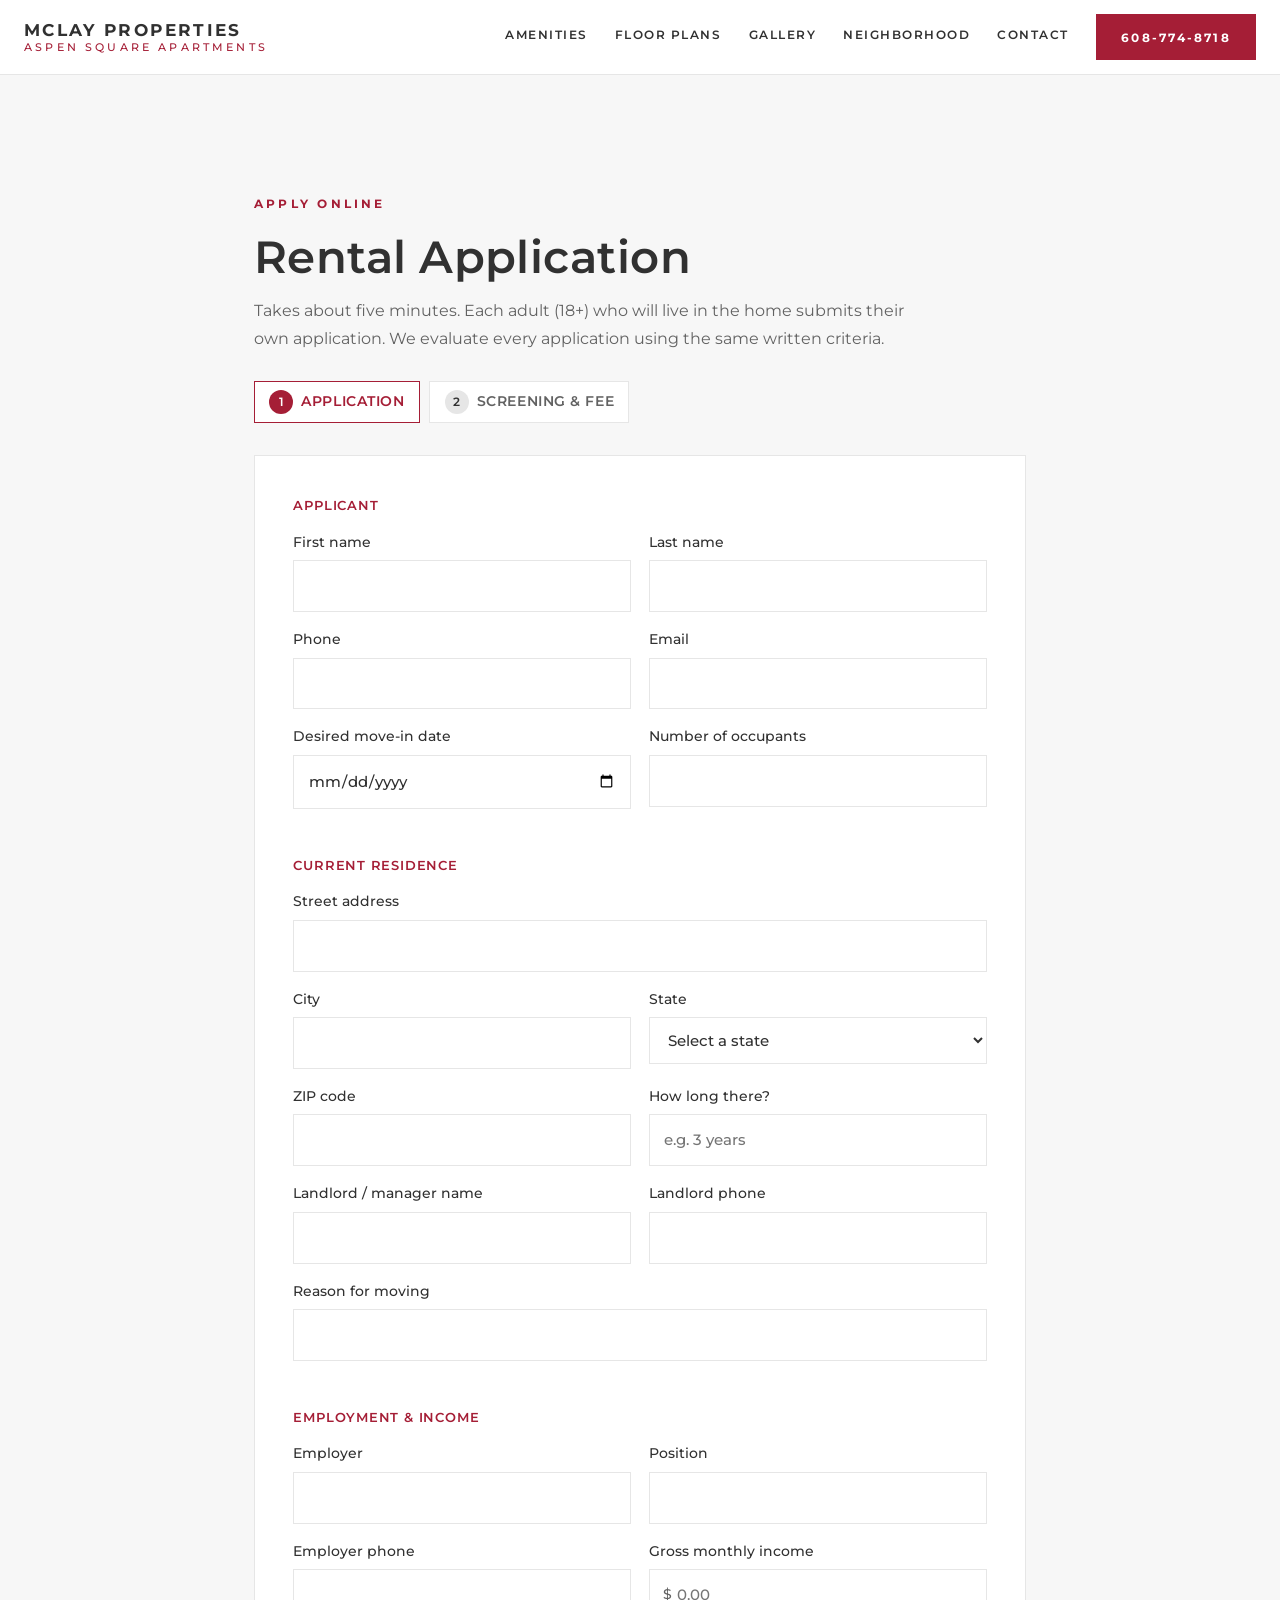
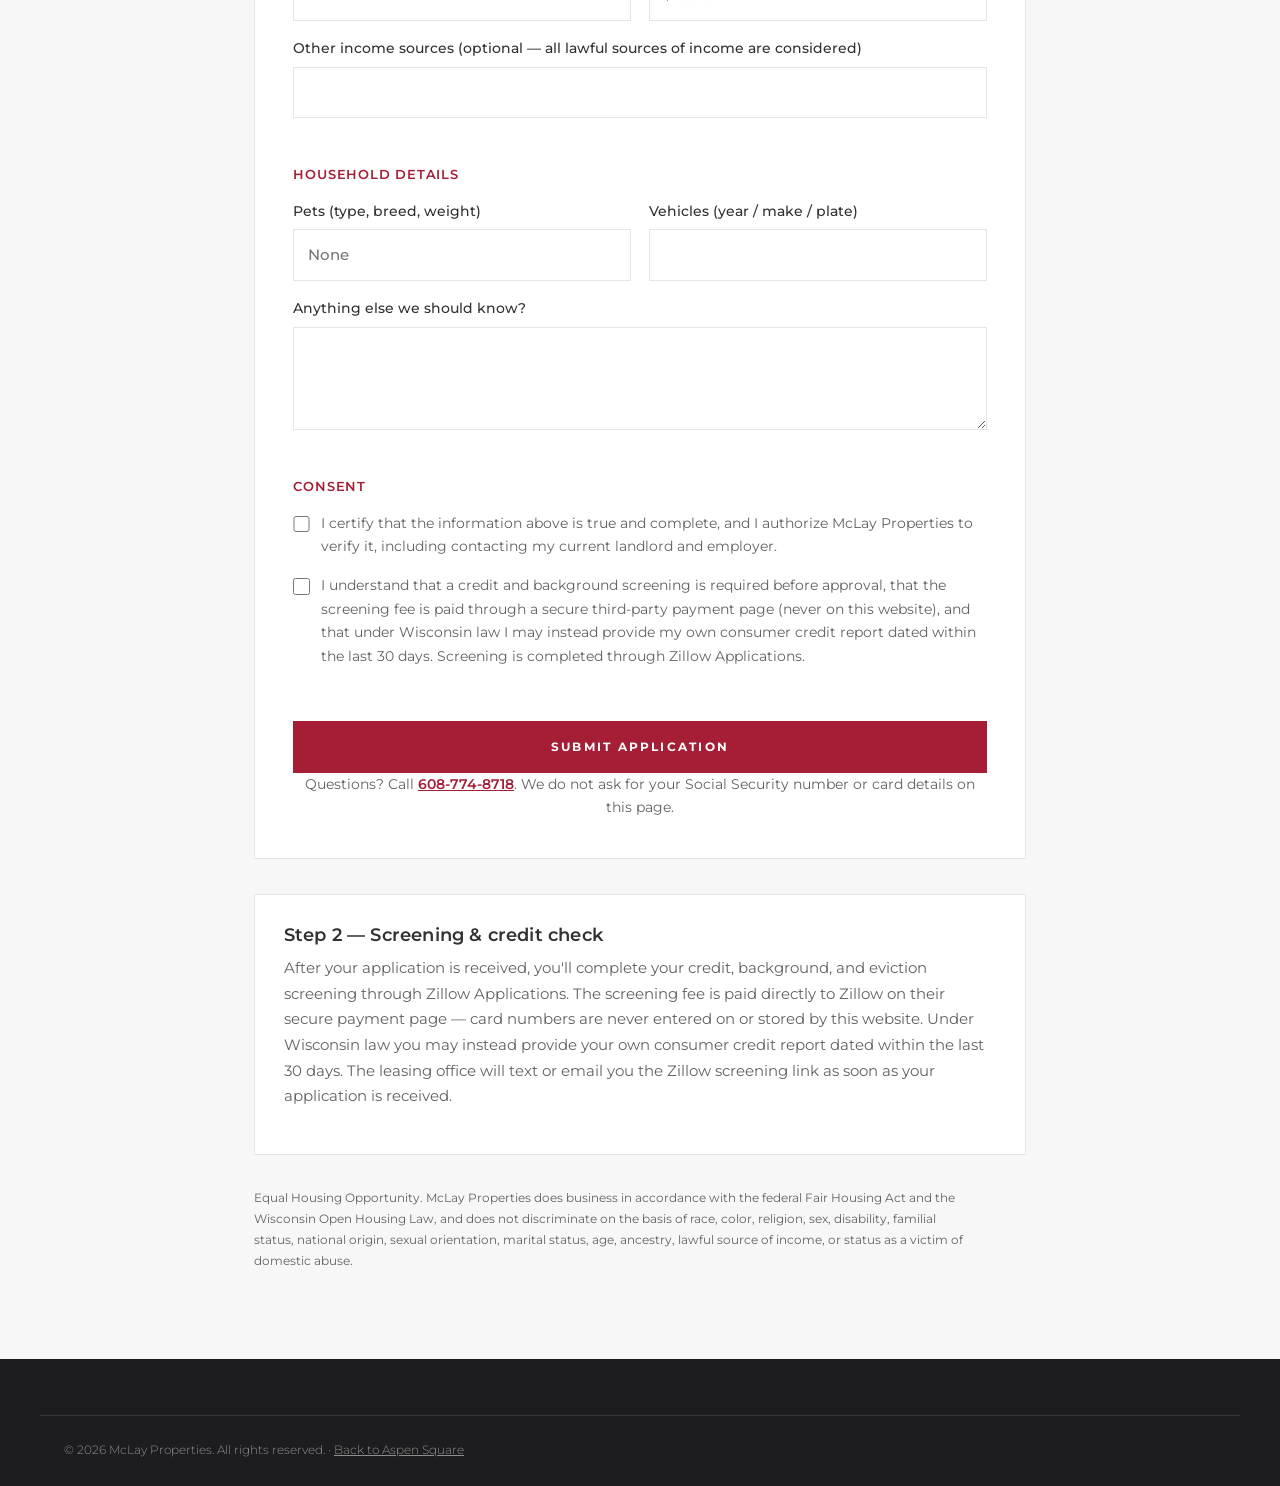
==== apply.html @ 95c1d216 "Application submits in-page to the leasing inbox (FormSubmit relay, no email client); screening step" ====
<!DOCTYPE html>
<html lang="en">
<head>
  <meta charset="UTF-8">
  <meta name="viewport" content="width=device-width, initial-scale=1.0">
  <title>Apply Online — Aspen Square Apartments | McLay Properties</title>
  <meta name="description" content="Apply online for a two-bedroom apartment home at Aspen Square in Janesville, WI. Submit your application in minutes, then complete secure screening.">
  <meta name="robots" content="noindex">
  <link rel="preconnect" href="https://fonts.googleapis.com">
  <link rel="preconnect" href="https://fonts.gstatic.com" crossorigin>
  <link href="https://fonts.googleapis.com/css2?family=Montserrat:ital,wght@0,300;0,400;0,500;0,600;0,700;1,400&display=swap" rel="stylesheet">
  <link rel="stylesheet" href="css/styles.css?v=3">
  <link rel="icon" href="data:image/svg+xml,<svg xmlns='http://www.w3.org/2000/svg' viewBox='0 0 100 100'><rect width='100' height='100' fill='%23a51e36'/><text x='50' y='72' font-size='60' text-anchor='middle' fill='white' font-family='Georgia'>M</text></svg>">
</head>
<body class="page-apply">

  <header class="header header--solid" id="header">
    <div class="header__inner">
      <a href="index.html" class="header__brand">
        <span class="header__brand-name">McLay Properties</span>
        <span class="header__brand-sub">Aspen Square Apartments</span>
      </a>
      <nav class="header__nav" aria-label="Primary">
        <a href="index.html#amenities">Amenities</a>
        <a href="index.html#floorplans">Floor Plans</a>
        <a href="index.html#gallery">Gallery</a>
        <a href="index.html#neighborhood">Neighborhood</a>
        <a href="index.html#contact">Contact</a>
        <a href="tel:16087748718" class="btn btn--solid btn--nav">608-774-8718</a>
      </nav>
    </div>
  </header>

  <main class="app">
    <div class="container app__wrap">
      <p class="eyebrow">Apply Online</p>
      <h1 class="app__title">Rental Application</h1>
      <p class="app__lead">Takes about five minutes. Each adult (18+) who will live in the home submits their own application. We evaluate every application using the same written criteria.</p>

      <ol class="app__steps" aria-label="Application steps">
        <li class="is-current"><span>1</span> Application</li>
        <li><span>2</span> Screening &amp; fee</li>
      </ol>

      <form class="app-form" id="applyForm" novalidate>
        <input type="text" name="_honey" tabindex="-1" autocomplete="off" style="position:absolute;left:-9999px" aria-hidden="true">
        <fieldset>
          <legend>Applicant</legend>
          <div class="form__row">
            <label>First name <input type="text" name="first_name" autocomplete="given-name" required></label>
            <label>Last name <input type="text" name="last_name" autocomplete="family-name" required></label>
          </div>
          <div class="form__row">
            <label>Phone <input type="tel" name="phone" autocomplete="tel" required></label>
            <label>Email <input type="email" name="email" autocomplete="email" required></label>
          </div>
          <div class="form__row">
            <label>Desired move-in date <input type="date" name="move_in" required></label>
            <label>Number of occupants <input type="number" name="occupants" min="1" max="6" required></label>
          </div>
        </fieldset>

        <fieldset>
          <legend>Current residence</legend>
          <label>Street address <input type="text" name="current_address" autocomplete="street-address" required></label>
          <div class="form__row">
            <label>City <input type="text" name="current_city" autocomplete="address-level2" required></label>
            <label>State
              <select name="current_state" autocomplete="address-level1" required>
                <option value="" selected disabled>Select a state</option>
                <option>Alabama</option>
                <option>Alaska</option>
                <option>Arizona</option>
                <option>Arkansas</option>
                <option>California</option>
                <option>Colorado</option>
                <option>Connecticut</option>
                <option>Delaware</option>
                <option>District of Columbia</option>
                <option>Florida</option>
                <option>Georgia</option>
                <option>Hawaii</option>
                <option>Idaho</option>
                <option>Illinois</option>
                <option>Indiana</option>
                <option>Iowa</option>
                <option>Kansas</option>
                <option>Kentucky</option>
                <option>Louisiana</option>
                <option>Maine</option>
                <option>Maryland</option>
                <option>Massachusetts</option>
                <option>Michigan</option>
                <option>Minnesota</option>
                <option>Mississippi</option>
                <option>Missouri</option>
                <option>Montana</option>
                <option>Nebraska</option>
                <option>Nevada</option>
                <option>New Hampshire</option>
                <option>New Jersey</option>
                <option>New Mexico</option>
                <option>New York</option>
                <option>North Carolina</option>
                <option>North Dakota</option>
                <option>Ohio</option>
                <option>Oklahoma</option>
                <option>Oregon</option>
                <option>Pennsylvania</option>
                <option>Rhode Island</option>
                <option>South Carolina</option>
                <option>South Dakota</option>
                <option>Tennessee</option>
                <option>Texas</option>
                <option>Utah</option>
                <option>Vermont</option>
                <option>Virginia</option>
                <option>Washington</option>
                <option>West Virginia</option>
                <option>Wisconsin</option>
                <option>Wyoming</option>
              </select>
            </label>
          </div>
          <div class="form__row">
            <label>ZIP code <input type="text" name="current_zip" inputmode="numeric" autocomplete="postal-code" pattern="[0-9]{5}(-[0-9]{4})?"></label>
            <label>How long there? <input type="text" name="current_years" placeholder="e.g. 3 years"></label>
          </div>
          <div class="form__row">
            <label>Landlord / manager name <input type="text" name="landlord_name"></label>
            <label>Landlord phone <input type="tel" name="landlord_phone"></label>
          </div>
          <label>Reason for moving <input type="text" name="reason_moving"></label>
        </fieldset>

        <fieldset>
          <legend>Employment &amp; income</legend>
          <div class="form__row">
            <label>Employer <input type="text" name="employer" required></label>
            <label>Position <input type="text" name="position"></label>
          </div>
          <div class="form__row">
            <label>Employer phone <input type="tel" name="employer_phone"></label>
            <label>Gross monthly income <span class="money"><span class="money__sign" aria-hidden="true">$</span><input type="text" name="income" inputmode="decimal" placeholder="0.00" required></span></label>
          </div>
          <label>Other income sources (optional — all lawful sources of income are considered) <input type="text" name="other_income"></label>
        </fieldset>

        <fieldset>
          <legend>Household details</legend>
          <div class="form__row">
            <label>Pets (type, breed, weight) <input type="text" name="pets" placeholder="None"></label>
            <label>Vehicles (year / make / plate) <input type="text" name="vehicles"></label>
          </div>
          <label>Anything else we should know? <textarea name="notes" rows="3"></textarea></label>
        </fieldset>

        <fieldset class="app-form__consent">
          <legend>Consent</legend>
          <label class="check">
            <input type="checkbox" name="consent_accuracy" required>
            <span>I certify that the information above is true and complete, and I authorize McLay Properties to verify it, including contacting my current landlord and employer.</span>
          </label>
          <label class="check">
            <input type="checkbox" name="consent_screening" required>
            <span>I understand that a credit and background screening is required before approval, that the screening fee is paid through a secure third-party payment page (never on this website), and that under Wisconsin law I may instead provide my own consumer credit report dated within the last 30 days. Screening is completed through Zillow Applications.</span>
          </label>
        </fieldset>

        <button type="submit" class="btn btn--solid btn--lg btn--full">Submit Application</button>
        <p class="form__note">Questions? Call <a href="tel:16087748718">608-774-8718</a>. We do not ask for your Social Security number or card details on this page.</p>
      </form>

      <section class="app__next" id="screening" aria-labelledby="screeningTitle">
        <h2 id="screeningTitle">Step 2 — Screening &amp; credit check</h2>
        <p id="screeningCopy">After your application is received, you'll complete your credit, background, and eviction screening through <strong>Zillow Applications</strong>. The screening fee is paid directly to Zillow on their secure payment page — card numbers are never entered on or stored by this website. Under Wisconsin law you may instead provide your own consumer credit report dated within the last 30 days.</p>
        <a id="screeningBtn" class="btn btn--outline" href="#" hidden>Continue to Zillow Screening</a>
      </section>

      <p class="app__eho">Equal Housing Opportunity. McLay Properties does business in accordance with the federal Fair Housing Act and the Wisconsin Open Housing Law, and does not discriminate on the basis of race, color, religion, sex, disability, familial status, national origin, sexual orientation, marital status, age, ancestry, lawful source of income, or status as a victim of domestic abuse.</p>
    </div>
  </main>

  <footer class="footer">
    <div class="container footer__legal">
      <p>&copy; <span id="year">2026</span> McLay Properties. All rights reserved. &middot; <a href="index.html">Back to Aspen Square</a></p>
    </div>
  </footer>

  <script src="js/apply.js"></script>
</body>
</html>
---- css/styles.css ----
/* ==========================================================================
   McLay Properties — Aspen Square Apartments
   Clean luxury-minimal system in the style of McKenzie Place:
   white grounds, charcoal type, crimson accent, square corners.
   ========================================================================== */

:root {
  --white: #ffffff;
  --offwhite: #f7f7f7;
  --line: #e6e6e6;
  --ink: #313131;
  --ink-soft: #626262;
  --crimson: #a51e36;
  --crimson-dark: #86172b;
  --dark: #1d1d1f;
  --font: "Montserrat", "Helvetica Neue", Arial, sans-serif;
  --ease: cubic-bezier(0.25, 0.6, 0.3, 1);
}

* { margin: 0; padding: 0; box-sizing: border-box; }

html { scroll-behavior: smooth; }

body {
  font-family: var(--font);
  font-weight: 400;
  color: var(--ink);
  background: var(--white);
  line-height: 1.7;
  font-size: 16px;
  -webkit-font-smoothing: antialiased;
  overflow-x: hidden;
}

img, svg { display: block; max-width: 100%; }

[hidden] { display: none !important; }

h1, h2, h3 {
  font-weight: 600;
  line-height: 1.2;
  letter-spacing: 0.01em;
  color: var(--ink);
  text-wrap: balance;
}

h1 { font-size: clamp(2.2rem, 5.5vw, 3.8rem); font-weight: 500; }
h2 { font-size: clamp(1.7rem, 3.4vw, 2.5rem); margin-bottom: 1.2rem; }
h3 { font-size: 1.15rem; }

a { color: inherit; }

.container { max-width: 1200px; margin: 0 auto; padding: 0 1.5rem; }
.container--narrow { max-width: 780px; }

.eyebrow {
  display: block;
  font-size: 0.72rem;
  font-weight: 700;
  letter-spacing: 0.28em;
  text-transform: uppercase;
  color: var(--crimson);
  margin-bottom: 1rem;
}
.eyebrow--center { text-align: center; }
.eyebrow--onDark { color: #d98a97; }

.h2--center { text-align: center; }
.h2--onDark { color: var(--white); }

.rule {
  display: block;
  width: 56px;
  height: 2px;
  background: var(--crimson);
  margin: 2.4rem auto 0;
}

/* ---------- Buttons ---------- */

.btn {
  display: inline-flex;
  align-items: center;
  justify-content: center;
  gap: 0.5rem;
  padding: 0.95rem 2.1rem;
  font-family: var(--font);
  font-size: 0.78rem;
  font-weight: 700;
  letter-spacing: 0.18em;
  text-transform: uppercase;
  text-decoration: none;
  border: 1px solid transparent;
  cursor: pointer;
  transition: background 0.3s var(--ease), color 0.3s var(--ease), border-color 0.3s var(--ease),
    transform 0.3s var(--ease), box-shadow 0.3s var(--ease);
}
.btn:hover { transform: translateY(-2px); box-shadow: 0 10px 24px -12px rgba(0, 0, 0, 0.35); }
.btn:active { transform: translateY(0); box-shadow: none; }

.btn--solid { background: var(--crimson); color: var(--white); }
.btn--solid:hover { background: var(--crimson-dark); }

.btn--outline { border-color: var(--ink); color: var(--ink); background: transparent; }
.btn--outline:hover { background: var(--ink); color: var(--white); }

.btn--outline-light { border-color: rgba(255, 255, 255, 0.75); color: var(--white); background: transparent; }
.btn--outline-light:hover { background: var(--white); border-color: var(--white); color: var(--ink); }

.btn--white { background: var(--white); color: var(--crimson); }
.btn--white:hover { background: #f0f0f0; }

.btn--lg { padding: 1.1rem 2.6rem; }
.btn--full { width: 100%; }
.btn--nav { padding: 0.7rem 1.5rem; }

/* ---------- Header ---------- */

.header {
  position: fixed;
  inset: 0 0 auto 0;
  z-index: 100;
  background: var(--white);
  border-bottom: 1px solid var(--line);
  transition: box-shadow 0.3s var(--ease);
  animation: header-in 0.7s var(--ease) both;
}
@keyframes header-in {
  from { transform: translateY(-100%); }
  to { transform: translateY(0); }
}
.header.is-scrolled { box-shadow: 0 6px 24px -12px rgba(0, 0, 0, 0.18); }

.header__inner {
  max-width: 1320px;
  margin: 0 auto;
  padding: 0.9rem 1.5rem;
  display: flex;
  align-items: center;
  justify-content: space-between;
  gap: 1.5rem;
}

.header__brand { text-decoration: none; line-height: 1.25; }
.header__brand-name {
  display: block;
  font-size: 1.05rem;
  font-weight: 700;
  letter-spacing: 0.14em;
  text-transform: uppercase;
  color: var(--ink);
}
.header__brand-sub {
  display: block;
  font-size: 0.66rem;
  font-weight: 500;
  letter-spacing: 0.3em;
  text-transform: uppercase;
  color: var(--crimson);
}

.header__nav { display: flex; align-items: center; gap: 1.7rem; }
.header__nav a:not(.btn) {
  font-size: 0.78rem;
  font-weight: 600;
  letter-spacing: 0.12em;
  text-transform: uppercase;
  text-decoration: none;
  color: var(--ink);
  padding-bottom: 3px;
  border-bottom: 2px solid transparent;
  transition: color 0.25s, border-color 0.25s;
}
.header__nav a:not(.btn):hover { color: var(--crimson); border-color: var(--crimson); }

.header__toggle {
  display: none;
  flex-direction: column;
  gap: 5px;
  background: none;
  border: 0;
  padding: 8px;
  cursor: pointer;
}
.header__toggle span {
  width: 24px;
  height: 2px;
  background: var(--ink);
  transition: transform 0.3s var(--ease), opacity 0.3s;
}
.header__toggle[aria-expanded="true"] span:nth-child(1) { transform: translateY(7px) rotate(45deg); }
.header__toggle[aria-expanded="true"] span:nth-child(2) { opacity: 0; }
.header__toggle[aria-expanded="true"] span:nth-child(3) { transform: translateY(-7px) rotate(-45deg); }

/* ---------- Hero ---------- */

.hero {
  position: relative;
  min-height: 92svh;
  display: grid;
  place-items: center;
  text-align: center;
  color: var(--white);
  margin-top: 62px;
  overflow: hidden;
}
.hero__media {
  position: absolute;
  inset: 0;
  width: 100%;
  height: 100%;
  object-fit: cover;
  background:
    url("../img/hero.jpg") center / cover no-repeat,
    var(--dark);
  filter: brightness(0.88);
}
.hero__overlay {
  position: absolute;
  inset: 0;
  background:
    radial-gradient(60% 58% at 50% 54%, rgba(0, 0, 0, 0.58), rgba(0, 0, 0, 0.12) 80%),
    linear-gradient(180deg, rgba(0, 0, 0, 0.5), rgba(0, 0, 0, 0.35) 55%, rgba(0, 0, 0, 0.6));
}
.hero__content {
  position: relative;
  z-index: 2;
  max-width: 860px;
  padding: 6rem 1.5rem 5rem;
}
.hero__content h1 {
  color: var(--white);
  margin-bottom: 1.3rem;
  text-shadow: 0 2px 6px rgba(0, 0, 0, 0.55), 0 8px 32px rgba(0, 0, 0, 0.45);
}
.hero__eyebrow {
  font-size: 0.72rem;
  font-weight: 700;
  letter-spacing: 0.32em;
  text-transform: uppercase;
  color: var(--white);
  text-shadow: 0 1px 4px rgba(0, 0, 0, 0.65);
  margin-bottom: 1.4rem;
}
.hero__sub {
  font-size: clamp(1rem, 1.6vw, 1.15rem);
  font-weight: 400;
  color: var(--white);
  text-shadow: 0 1px 4px rgba(0, 0, 0, 0.6), 0 4px 18px rgba(0, 0, 0, 0.4);
  max-width: 58ch;
  margin: 0 auto 2.6rem;
}
.hero__actions {
  display: flex;
  gap: 1rem;
  justify-content: center;
  flex-wrap: wrap;
}

.hero__audio {
  position: absolute;
  right: 1.4rem;
  bottom: 1.4rem;
  z-index: 3;
  width: 48px;
  height: 48px;
  border-radius: 50%;
  display: grid;
  place-items: center;
  color: var(--white);
  background: rgba(0, 0, 0, 0.35);
  border: 1px solid rgba(255, 255, 255, 0.45);
  backdrop-filter: blur(8px);
  -webkit-backdrop-filter: blur(8px);
  cursor: pointer;
  transition: background 0.3s var(--ease), border-color 0.3s var(--ease), transform 0.3s var(--ease);
}
.hero__audio:hover { background: rgba(0, 0, 0, 0.55); border-color: var(--white); transform: scale(1.06); }
.hero__audio:focus-visible { outline: 2px solid var(--white); outline-offset: 2px; }
.hero__audio .hero__audio-waves { opacity: 0; transition: opacity 0.25s; }
.hero__audio .hero__audio-slash { opacity: 1; transition: opacity 0.25s; }
.hero__audio[aria-pressed="true"] .hero__audio-waves { opacity: 1; }
.hero__audio[aria-pressed="true"] .hero__audio-slash { opacity: 0; }

/* ---------- Intro ---------- */

.intro {
  padding: clamp(4.5rem, 9vw, 7.5rem) 0;
  text-align: center;
  background:
    radial-gradient(110% 95% at 50% 50%, var(--white) 42%, rgba(255, 255, 255, 0.55) 100%),
    url("data:image/svg+xml,%3Csvg xmlns='http://www.w3.org/2000/svg' width='64' height='32'%3E%3Cg fill='none' stroke='rgba(165,30,54,0.10)' stroke-width='1'%3E%3Cpath d='M0 32L32 0M32 32L64 0M-16 16L16-16M16 48L48 16M48 48L80 16'/%3E%3C/g%3E%3C/svg%3E"),
    var(--white);
}
.intro__text {
  color: var(--ink-soft);
  font-size: 1.02rem;
  max-width: 62ch;
  margin: 0 auto;
}

/* ---------- Amenities ---------- */

.amenities {
  background: url("data:image/svg+xml,%3Csvg xmlns='http://www.w3.org/2000/svg' width='64' height='32'%3E%3Cg fill='none' stroke='rgba(165,30,54,0.10)' stroke-width='1'%3E%3Cpath d='M0 32L32 0M32 32L64 0M-16 16L16-16M16 48L48 16M48 48L80 16'/%3E%3C/g%3E%3C/svg%3E") var(--offwhite);
  padding: clamp(4.5rem, 9vw, 7.5rem) 0;
}
.amenities__grid {
  display: grid;
  grid-template-columns: repeat(3, 1fr);
  gap: 1.5rem;
  margin-top: 3.2rem;
}
.amenity {
  background: var(--white);
  border: 1px solid var(--line);
  padding: 2.4rem 2rem;
  text-align: center;
  transition: box-shadow 0.35s var(--ease), transform 0.35s var(--ease);
}
.amenity:hover {
  box-shadow: 0 18px 40px -22px rgba(0, 0, 0, 0.25);
  transform: translateY(-4px);
}
.amenity__icon {
  width: 52px;
  height: 52px;
  margin: 0 auto 1.3rem;
  display: grid;
  place-items: center;
  color: var(--crimson);
  border: 1px solid var(--crimson);
}
.amenity__icon svg { width: 26px; height: 26px; }
.amenity__icon { transition: background 0.35s var(--ease), color 0.35s var(--ease); }
.amenity:hover .amenity__icon { background: var(--crimson); color: var(--white); }
.amenity h3 { margin-bottom: 0.6rem; }
.amenity p { color: var(--ink-soft); font-size: 0.92rem; }

/* ---------- Aerial / Drone ---------- */

.aerial {
  background: var(--dark);
  padding: clamp(4.5rem, 9vw, 7.5rem) 0;
}
.aerial__lead {
  text-align: center;
  color: rgba(255, 255, 255, 0.7);
  font-weight: 300;
  max-width: 60ch;
  margin: 0 auto 3rem;
}
.aerial__tabs {
  display: flex;
  justify-content: center;
  flex-wrap: wrap;
  gap: 0.7rem;
  margin-bottom: 2rem;
}
.aerial__tab {
  padding: 0.7rem 1.4rem;
  font-family: var(--font);
  font-size: 0.72rem;
  font-weight: 700;
  letter-spacing: 0.16em;
  text-transform: uppercase;
  color: rgba(255, 255, 255, 0.75);
  background: transparent;
  border: 1px solid rgba(255, 255, 255, 0.35);
  cursor: pointer;
  transition: background 0.3s var(--ease), color 0.3s var(--ease), border-color 0.3s var(--ease);
}
.aerial__tab:hover { color: var(--white); border-color: var(--white); }
.aerial__tab.is-active {
  background: var(--crimson);
  border-color: var(--crimson);
  color: var(--white);
}
.aerial__frame {
  max-width: 960px;
  margin: 0 auto;
  border: 1px solid rgba(255, 255, 255, 0.18);
  padding: 10px;
}
.aerial__video {
  width: 100%;
  aspect-ratio: 16 / 9;
  object-fit: cover;
  display: block;
  background: #161618;
}

/* ---------- Now Leasing band ---------- */

.leasing {
  background: url("data:image/svg+xml,%3Csvg xmlns='http://www.w3.org/2000/svg' width='64' height='32'%3E%3Cg fill='none' stroke='rgba(255,255,255,0.12)' stroke-width='1'%3E%3Cpath d='M0 32L32 0M32 32L64 0M-16 16L16-16M16 48L48 16M48 48L80 16'/%3E%3C/g%3E%3C/svg%3E") var(--crimson);
  color: var(--white);
  padding: clamp(3rem, 6vw, 4.5rem) 0;
}
.leasing__inner {
  display: flex;
  align-items: center;
  justify-content: space-between;
  gap: 2rem;
  flex-wrap: wrap;
}
.leasing__title {
  color: var(--white);
  margin-bottom: 0.3rem;
  font-size: clamp(1.6rem, 3vw, 2.2rem);
}
.leasing__sub { color: rgba(255, 255, 255, 0.85); font-weight: 300; }
.leasing__actions { display: flex; gap: 1rem; flex-wrap: wrap; }

/* ---------- Floor plans ---------- */

.floorplans { padding: clamp(4.5rem, 9vw, 7.5rem) 0; }
.plan {
  display: grid;
  grid-template-columns: 1.15fr 1fr;
  gap: clamp(2rem, 5vw, 4.5rem);
  align-items: center;
  margin-top: 3.2rem;
}
.plan__media {
  border: 1px solid var(--line);
  padding: clamp(1.2rem, 3vw, 2.4rem);
  background: var(--white);
  display: grid;
  place-items: center;
}
.plan__media img {
  max-height: 560px;
  width: auto;
}

.plan__info h3 {
  font-size: clamp(1.4rem, 2.4vw, 1.9rem);
  margin-bottom: 0.8rem;
}
.plan__desc { color: var(--ink-soft); margin-bottom: 1.8rem; }
.plan__facts {
  list-style: none;
  margin-bottom: 2.2rem;
  border-top: 1px solid var(--line);
}
.plan__facts li {
  display: flex;
  align-items: baseline;
  justify-content: space-between;
  gap: 1rem;
  padding: 0.8rem 0;
  border-bottom: 1px solid var(--line);
}
.plan__facts span {
  font-size: 0.72rem;
  font-weight: 700;
  letter-spacing: 0.18em;
  text-transform: uppercase;
  color: var(--ink-soft);
}
.plan__facts strong { font-weight: 600; }
.plan__note {
  margin-top: 1.4rem;
  font-size: 0.8rem;
  font-style: italic;
  color: var(--ink-soft);
}

/* ---------- Virtual tour ---------- */

.tour {
  position: relative;
  margin-top: clamp(3rem, 6vw, 4.5rem);
  display: grid;
  grid-template-columns: 1fr;
  overflow: hidden;
}
.tour__media {
  position: absolute;
  inset: 0;
  background:
    linear-gradient(90deg, rgba(0, 0, 0, 0.72), rgba(0, 0, 0, 0.45) 55%, rgba(0, 0, 0, 0.25)),
    url("../img/living.jpg") center / cover no-repeat,
    var(--dark);
  background-attachment: scroll, fixed, scroll;
}
@media (max-width: 960px), (hover: none) {
  .tour__media { background-attachment: scroll; }
}
.tour__text {
  position: relative;
  z-index: 1;
  padding: clamp(2.5rem, 6vw, 4.5rem) clamp(1.5rem, 4vw, 3.5rem);
  max-width: 520px;
  color: var(--white);
}
.tour__text h3 {
  color: var(--white);
  font-size: clamp(1.4rem, 2.6vw, 2rem);
  margin-bottom: 0.7rem;
}
.tour__text p {
  color: rgba(255, 255, 255, 0.85);
  font-weight: 300;
  margin-bottom: 1.8rem;
}

/* ---------- Tour modal ---------- */

.modal {
  position: fixed;
  inset: 0;
  z-index: 300;
  display: grid;
  place-items: center;
  padding: 1.5rem;
}
.modal__backdrop {
  position: absolute;
  inset: 0;
  background: rgba(0, 0, 0, 0.75);
}
.modal__panel {
  position: relative;
  width: min(1040px, 100%);
  background: var(--dark);
  box-shadow: 0 30px 80px -20px rgba(0, 0, 0, 0.6);
}
.modal__close {
  position: absolute;
  top: -14px;
  right: -14px;
  width: 36px;
  height: 36px;
  display: grid;
  place-items: center;
  background: var(--crimson);
  color: var(--white);
  border: 0;
  font-size: 1.3rem;
  line-height: 1;
  cursor: pointer;
  transition: background 0.25s;
  z-index: 1;
}
.modal__close:hover { background: var(--crimson-dark); }
.modal__body { aspect-ratio: 16 / 9; }
.modal__body iframe {
  width: 100%;
  height: 100%;
  border: 0;
  display: block;
}
.modal__pending {
  height: 100%;
  display: grid;
  place-content: center;
  justify-items: center;
  gap: 0.5rem;
  text-align: center;
  padding: 2rem;
}
.modal__pending-title {
  color: var(--white);
  font-weight: 600;
  letter-spacing: 0.14em;
  text-transform: uppercase;
  font-size: 1.05rem;
}
.modal__pending-sub {
  color: rgba(255, 255, 255, 0.7);
  font-weight: 300;
  font-size: 0.92rem;
  max-width: 44ch;
}
.modal__pending-sub a { color: var(--white); font-weight: 600; }

/* ---------- Gallery ---------- */

.gallery {
  background: url("data:image/svg+xml,%3Csvg xmlns='http://www.w3.org/2000/svg' width='64' height='32'%3E%3Cg fill='none' stroke='rgba(165,30,54,0.10)' stroke-width='1'%3E%3Cpath d='M0 32L32 0M32 32L64 0M-16 16L16-16M16 48L48 16M48 48L80 16'/%3E%3C/g%3E%3C/svg%3E") var(--offwhite);
  padding: clamp(4.5rem, 9vw, 7.5rem) 0;
}
.gallery__grid {
  display: grid;
  grid-template-columns: repeat(6, 1fr);
  gap: 1.2rem;
  margin-top: 3.2rem;
}
.gallery__item {
  grid-column: span 2;
  position: relative;
  overflow: hidden;
  margin: 0;
}
.gallery__item--wide { grid-column: span 3; }
.gallery__img {
  aspect-ratio: 4 / 3;
  background-color: #d8d8d8;
  background-size: cover;
  background-position: center;
  transition: transform 0.8s var(--ease);
}
.gallery__item--wide .gallery__img { aspect-ratio: 16 / 9; }
.gallery__item:hover .gallery__img { transform: scale(1.05); }
.gallery__item figcaption { transition: transform 0.5s var(--ease); }
.gallery__item:hover figcaption { transform: translateY(-4px); }
.gallery__img--1 { background-image: url("../img/exterior.jpg"); }
.gallery__img--2 { background-image: url("../img/living.jpg"); }
.gallery__img--3 { background-image: url("../img/laundry.jpg"); }
.gallery__img--4 { background-image: url("../img/garages.jpg"); }
.gallery__img--5 { background-image: url("../img/site-map.jpg"); }
.gallery__item figcaption {
  position: absolute;
  inset: auto 0 0 0;
  padding: 1.6rem 1.1rem 0.8rem;
  background: linear-gradient(180deg, transparent, rgba(0, 0, 0, 0.65));
  color: var(--white);
  font-size: 0.78rem;
  font-weight: 600;
  letter-spacing: 0.12em;
  text-transform: uppercase;
}

/* ---------- Neighborhood ---------- */

.hood { padding: clamp(4.5rem, 9vw, 7.5rem) 0; }
.hood__grid {
  display: grid;
  grid-template-columns: 1fr 1fr;
  gap: clamp(2rem, 5vw, 4.5rem);
  align-items: center;
}
.hood__media { margin: 0; }
.hood__media img { width: 100%; height: auto; display: block; border: 1px solid var(--line); }
.hood__media figcaption { font-size: 0.8rem; color: var(--ink-soft); padding-top: 0.6rem; }
.hood__list { list-style: none; margin: 1.6rem 0 2.2rem; }
.hood__list li {
  padding: 1.1rem 0;
  border-bottom: 1px solid var(--line);
}
.hood__list li:first-child { border-top: 1px solid var(--line); }
.hood__list strong {
  display: block;
  font-weight: 600;
  margin-bottom: 0.15rem;
}
.hood__list p { color: var(--ink-soft); font-size: 0.92rem; }

/* ---------- Contact ---------- */

.contact {
  background: url("data:image/svg+xml,%3Csvg xmlns='http://www.w3.org/2000/svg' width='64' height='32'%3E%3Cg fill='none' stroke='rgba(165,30,54,0.10)' stroke-width='1'%3E%3Cpath d='M0 32L32 0M32 32L64 0M-16 16L16-16M16 48L48 16M48 48L80 16'/%3E%3C/g%3E%3C/svg%3E") var(--offwhite);
  padding: clamp(4.5rem, 9vw, 7.5rem) 0;
}
.contact__grid {
  display: grid;
  grid-template-columns: 1fr 1.1fr;
  gap: clamp(2rem, 5vw, 4.5rem);
  align-items: start;
}
.contact__lead { color: var(--ink-soft); max-width: 44ch; }
.contact__details {
  margin-top: 2.2rem;
  display: grid;
  gap: 1.6rem;
}
.contact__details dt {
  font-size: 0.72rem;
  font-weight: 700;
  letter-spacing: 0.18em;
  text-transform: uppercase;
  color: var(--crimson);
  margin-bottom: 0.25rem;
}
.contact__details dd { color: var(--ink); }
.contact__details a {
  color: var(--ink);
  text-decoration: none;
  font-weight: 600;
}
.contact__details a:hover { color: var(--crimson); }

.contact__form {
  background: var(--white);
  border: 1px solid var(--line);
  padding: clamp(1.8rem, 3.5vw, 2.8rem);
  display: grid;
  gap: 1.15rem;
}
.contact__form h3 { font-size: 1.3rem; margin-bottom: 0.4rem; }
.form__row { display: grid; grid-template-columns: 1fr 1fr; gap: 1.15rem; }
.contact__form label { display: grid; gap: 0.35rem; }
.contact__form label span {
  font-size: 0.7rem;
  font-weight: 700;
  letter-spacing: 0.16em;
  text-transform: uppercase;
  color: var(--ink-soft);
}
.contact__form input,
.contact__form textarea {
  font: inherit;
  font-size: 0.95rem;
  padding: 0.85rem 1rem;
  border: 1px solid #d5d5d5;
  background: var(--white);
  color: var(--ink);
  resize: vertical;
  transition: border-color 0.25s;
}
.contact__form input:focus,
.contact__form textarea:focus {
  outline: none;
  border-color: var(--crimson);
}
.form__note { font-size: 0.85rem; color: var(--ink-soft); text-align: center; }
.form__note a { color: var(--crimson); font-weight: 600; }
.form__success {
  border: 1px solid var(--crimson);
  background: rgba(165, 30, 54, 0.06);
  color: var(--crimson);
  padding: 0.9rem 1.1rem;
  font-weight: 600;
  font-size: 0.92rem;
}

/* ---------- Footer ---------- */

.footer {
  background: var(--dark);
  color: rgba(255, 255, 255, 0.75);
  padding: 3.5rem 0 0;
}
.footer__grid {
  display: grid;
  grid-template-columns: 1.2fr 1fr 1fr;
  gap: 2.5rem;
  padding-bottom: 2.8rem;
}
.footer__name {
  font-size: 1rem;
  font-weight: 700;
  letter-spacing: 0.14em;
  text-transform: uppercase;
  color: var(--white);
}
.footer__sub {
  font-size: 0.66rem;
  font-weight: 500;
  letter-spacing: 0.3em;
  text-transform: uppercase;
  color: #d98a97;
  margin-bottom: 1.1rem;
}
.footer__addr { font-size: 0.9rem; font-weight: 300; }
.footer__nav { display: grid; gap: 0.55rem; align-content: start; }
.footer__nav a,
.footer__contact a {
  display: block;
  color: rgba(255, 255, 255, 0.75);
  text-decoration: none;
  font-size: 0.85rem;
  transition: color 0.25s;
}
.footer__nav a:hover,
.footer__contact a:hover { color: var(--white); }
.footer__label {
  font-size: 0.7rem;
  font-weight: 700;
  letter-spacing: 0.18em;
  text-transform: uppercase;
  color: #d98a97;
  margin-bottom: 0.6rem;
}
.footer__contact a { font-weight: 600; margin-bottom: 0.35rem; }
.footer__legal {
  border-top: 1px solid rgba(255, 255, 255, 0.12);
  padding-top: 1.4rem;
  padding-bottom: 1.6rem;
  font-size: 0.78rem;
  font-weight: 300;
  color: rgba(255, 255, 255, 0.5);
}
.footer__credit { margin-top: 0.3rem; font-size: 0.7rem; color: rgba(255, 255, 255, 0.35); }
.footer__credit a { color: rgba(255, 255, 255, 0.45); }

/* ---------- Look & Lease promo banner ---------- */

.promo {
  position: fixed;
  inset: auto 0 0 0;
  z-index: 200;
  min-height: 12.5svh;
  display: flex;
  align-items: center;
  background: #111111;
  color: var(--white);
  box-shadow: 0 -10px 30px -12px rgba(0, 0, 0, 0.5);
  transform: translateY(100%);
  transition: transform 0.5s var(--ease);
}
.promo.is-open { transform: translateY(0); }
.promo__inner {
  max-width: 1200px;
  width: 100%;
  margin: 0 auto;
  padding: 1.1rem 3.5rem 1.1rem 1.5rem;
  display: flex;
  align-items: center;
  justify-content: center;
  gap: 1.5rem 2.5rem;
  flex-wrap: wrap;
  text-align: center;
}
.promo__title {
  font-size: clamp(1.05rem, 2vw, 1.35rem);
  font-weight: 700;
  letter-spacing: 0.16em;
  text-transform: uppercase;
  color: var(--white);
}
.promo__sub {
  font-size: 0.88rem;
  font-weight: 300;
  color: rgba(255, 255, 255, 0.8);
  max-width: 62ch;
}
.promo__sub a { color: var(--white); font-weight: 600; }
.promo__sub--short { display: none; }
.mobile-cta { display: none; }
.promo__btn { flex-shrink: 0; }
.promo__close {
  position: absolute;
  top: 0.5rem;
  right: 0.7rem;
  width: 30px;
  height: 30px;
  display: grid;
  place-items: center;
  background: none;
  border: 0;
  color: rgba(255, 255, 255, 0.7);
  font-size: 1.35rem;
  line-height: 1;
  cursor: pointer;
  transition: color 0.25s;
}
.promo__close:hover,
.promo__close:focus-visible { color: var(--white); }

/* ---------- Fade-in reveal ---------- */

.fade {
  opacity: 0;
  transform: translateY(18px);
  transition: opacity 0.8s var(--ease), transform 0.8s var(--ease);
}
.fade.is-visible { opacity: 1; transform: translateY(0); }

.rule.fade { transform: scaleX(0); transform-origin: center; }
.rule.fade.is-visible { transform: scaleX(1); transition-duration: 1.1s; }

/* ---------- Responsive ---------- */

@media (max-width: 1060px) {
  .header__nav { gap: 1.1rem; }
}

@media (max-width: 960px) {
  .amenities__grid { grid-template-columns: 1fr 1fr; }
  .plan,
  .hood__grid,
  .contact__grid { grid-template-columns: 1fr; }
  .hood__media { aspect-ratio: 16 / 10; order: -1; }
  .gallery__item, .gallery__item--wide { grid-column: span 3; }
  .footer__grid { grid-template-columns: 1fr 1fr; }
}

@media (max-width: 780px) {
  /* No hamburger menu on mobile: the header shows only the brand and
     visitors navigate by scrolling. Desktop keeps the full nav. */
  .header__toggle { display: none; }
  .header__nav { display: none; }
  .amenities__grid { grid-template-columns: 1fr; }
  .form__row { grid-template-columns: 1fr; }
  .gallery__item, .gallery__item--wide { grid-column: span 6; }
  .leasing__inner { flex-direction: column; text-align: center; }
  .footer__grid { grid-template-columns: 1fr; }
  .hero__actions .btn { width: 100%; max-width: 320px; }

  /* Tighter type on small screens */
  h1 { font-size: clamp(1.8rem, 7.5vw, 2.2rem); }
  h2 { font-size: clamp(1.45rem, 5.5vw, 1.7rem); }
  .hero__sub { font-size: 0.95rem; margin-bottom: 2rem; }

  /* Slimmed-down Look & Lease banner: one short line + button */
  .promo { min-height: 0; }
  .promo__inner { padding: 0.7rem 2.4rem 0.8rem 1rem; gap: 0.35rem 1rem; }
  .promo__title { font-size: 0.82rem; letter-spacing: 0.1em; }
  .promo__sub--full { display: none; }
  .promo__sub--short { display: block; font-size: 0.8rem; }
  .promo__btn { padding: 0.55rem 1.1rem; font-size: 0.72rem; }
  .promo__close { top: 50%; transform: translateY(-50%); right: 0.35rem; }

  /* Floating Schedule a Tour button (nav is hidden on mobile) */
  .mobile-cta {
    display: inline-flex;
    position: fixed;
    right: 1rem;
    bottom: 1rem;
    z-index: 150;
    box-shadow: 0 8px 24px -8px rgba(0, 0, 0, 0.55);
  }
}

/* ---------- Motion preferences ---------- */

@media (prefers-reduced-motion: reduce) {
  html { scroll-behavior: auto; }
  *, *::before, *::after {
    animation-duration: 0.01ms !important;
    animation-iteration-count: 1 !important;
    transition-duration: 0.01ms !important;
  }
  .fade { opacity: 1; transform: none; }
}


/* ---------- Apply ---------- */
.apply { background: var(--offwhite); padding: clamp(4.5rem, 9vw, 7.5rem) 0; }
.apply__title { text-align: center; margin-bottom: 2.4rem; }
.apply__grid { display: grid; grid-template-columns: repeat(auto-fit, minmax(240px, 1fr)); gap: 1.2rem; }
.apply__card { background: var(--white); border: 1px solid var(--line); padding: 1.8rem 1.6rem; }
.apply__card h3 { font-size: 1.02rem; font-weight: 600; margin-bottom: 0.5rem; color: var(--crimson); }
.apply__card p { color: var(--ink-soft); font-size: 0.94rem; }
.apply__actions { text-align: center; margin-top: 2.2rem; }
.apply__eho { text-align: center; margin-top: 1.4rem; font-size: 0.82rem; color: var(--ink-soft); }

/* Equal Housing Opportunity row (do not remove) */
.footer__eho { display: flex; align-items: flex-start; gap: 12px; padding-top: 18px; font-size: 0.78rem; opacity: 0.85; }
.footer__eho p { margin: 0; max-width: 90ch; }

/* ---------- Apply page ---------- */
.header--solid { position: sticky; top: 0; background: var(--white); border-bottom: 1px solid var(--line); }
.header--solid .header__brand-name, .header--solid .header__nav a:not(.btn) { color: var(--ink); }
.app { padding: clamp(3rem, 7vw, 5.5rem) 0; background: var(--offwhite); }
.app__wrap { max-width: 820px; }
.app__title { font-size: clamp(2rem, 4.5vw, 2.8rem); font-weight: 600; margin: 0.4rem 0 0.8rem; }
.app__lead { color: var(--ink-soft); max-width: 62ch; margin-bottom: 1.8rem; }
.app__steps { list-style: none; display: flex; gap: 0.6rem; flex-wrap: wrap; margin: 0 0 2rem; font-size: 0.86rem; font-weight: 600; letter-spacing: 0.04em; text-transform: uppercase; color: var(--ink-soft); }
.app__steps li { display: flex; align-items: center; gap: 0.5rem; padding: 0.5rem 0.9rem; border: 1px solid var(--line); background: var(--white); }
.app__steps span { display: inline-grid; place-items: center; width: 1.5rem; height: 1.5rem; border-radius: 50%; background: var(--line); color: var(--ink); font-size: 0.78rem; }
.app__steps .is-current { border-color: var(--crimson); color: var(--crimson); }
.app__steps .is-current span, .app__steps .is-done span { background: var(--crimson); color: var(--white); }
.app-form { background: var(--white); border: 1px solid var(--line); padding: clamp(1.4rem, 4vw, 2.4rem); }
.app-form fieldset { border: 0; padding: 0; margin: 0 0 1.8rem; }
.app-form legend { font-weight: 600; color: var(--crimson); letter-spacing: 0.06em; text-transform: uppercase; font-size: 0.82rem; margin-bottom: 0.9rem; }
.app-form label { display: block; font-size: 0.88rem; font-weight: 500; color: var(--ink); margin-bottom: 1rem; }
.app-form input:not([type=checkbox]), .app-form textarea { display: block; width: 100%; margin-top: 0.35rem; padding: 0.75rem 0.85rem; font: inherit; font-size: 0.95rem; border: 1px solid var(--line); background: var(--white); color: var(--ink); }
.app-form input:focus, .app-form textarea:focus { outline: 2px solid var(--crimson); outline-offset: 1px; border-color: var(--crimson); }
.app-form .check { display: grid; grid-template-columns: auto 1fr; gap: 0.7rem; align-items: start; font-weight: 400; color: var(--ink-soft); font-size: 0.86rem; }
.app-form .check input { margin-top: 0.25rem; width: 1.05rem; height: 1.05rem; accent-color: var(--crimson); }
.app-form .btn--full { width: 100%; margin-top: 0.5rem; }
.app__next { margin-top: 2.2rem; padding: 1.8rem; border: 1px solid var(--line); background: var(--white); }
.app__next h2 { font-size: 1.15rem; font-weight: 600; margin-bottom: 0.6rem; }
.app__next p { color: var(--ink-soft); font-size: 0.94rem; margin-bottom: 1rem; }
.app__eho { margin-top: 2rem; font-size: 0.78rem; color: var(--ink-soft); max-width: 90ch; }
@media (max-width: 640px) { .app-form .form__row { grid-template-columns: 1fr; gap: 0; } }

.page-apply .app { padding-top: 7.5rem; }

.app-form select { display: block; width: 100%; margin-top: 0.35rem; padding: 0.75rem 0.85rem; font: inherit; font-size: 0.95rem; border: 1px solid var(--line); background: var(--white); color: var(--ink); }
.app-form select:focus { outline: 2px solid var(--crimson); outline-offset: 1px; border-color: var(--crimson); }
.app-form .money { position: relative; display: block; margin-top: 0.35rem; }
.app-form .money__sign { position: absolute; left: 0.85rem; top: 50%; transform: translateY(-50%); color: var(--ink-soft); font-weight: 500; pointer-events: none; }
.app-form .money input { margin-top: 0; padding-left: 1.7rem; }
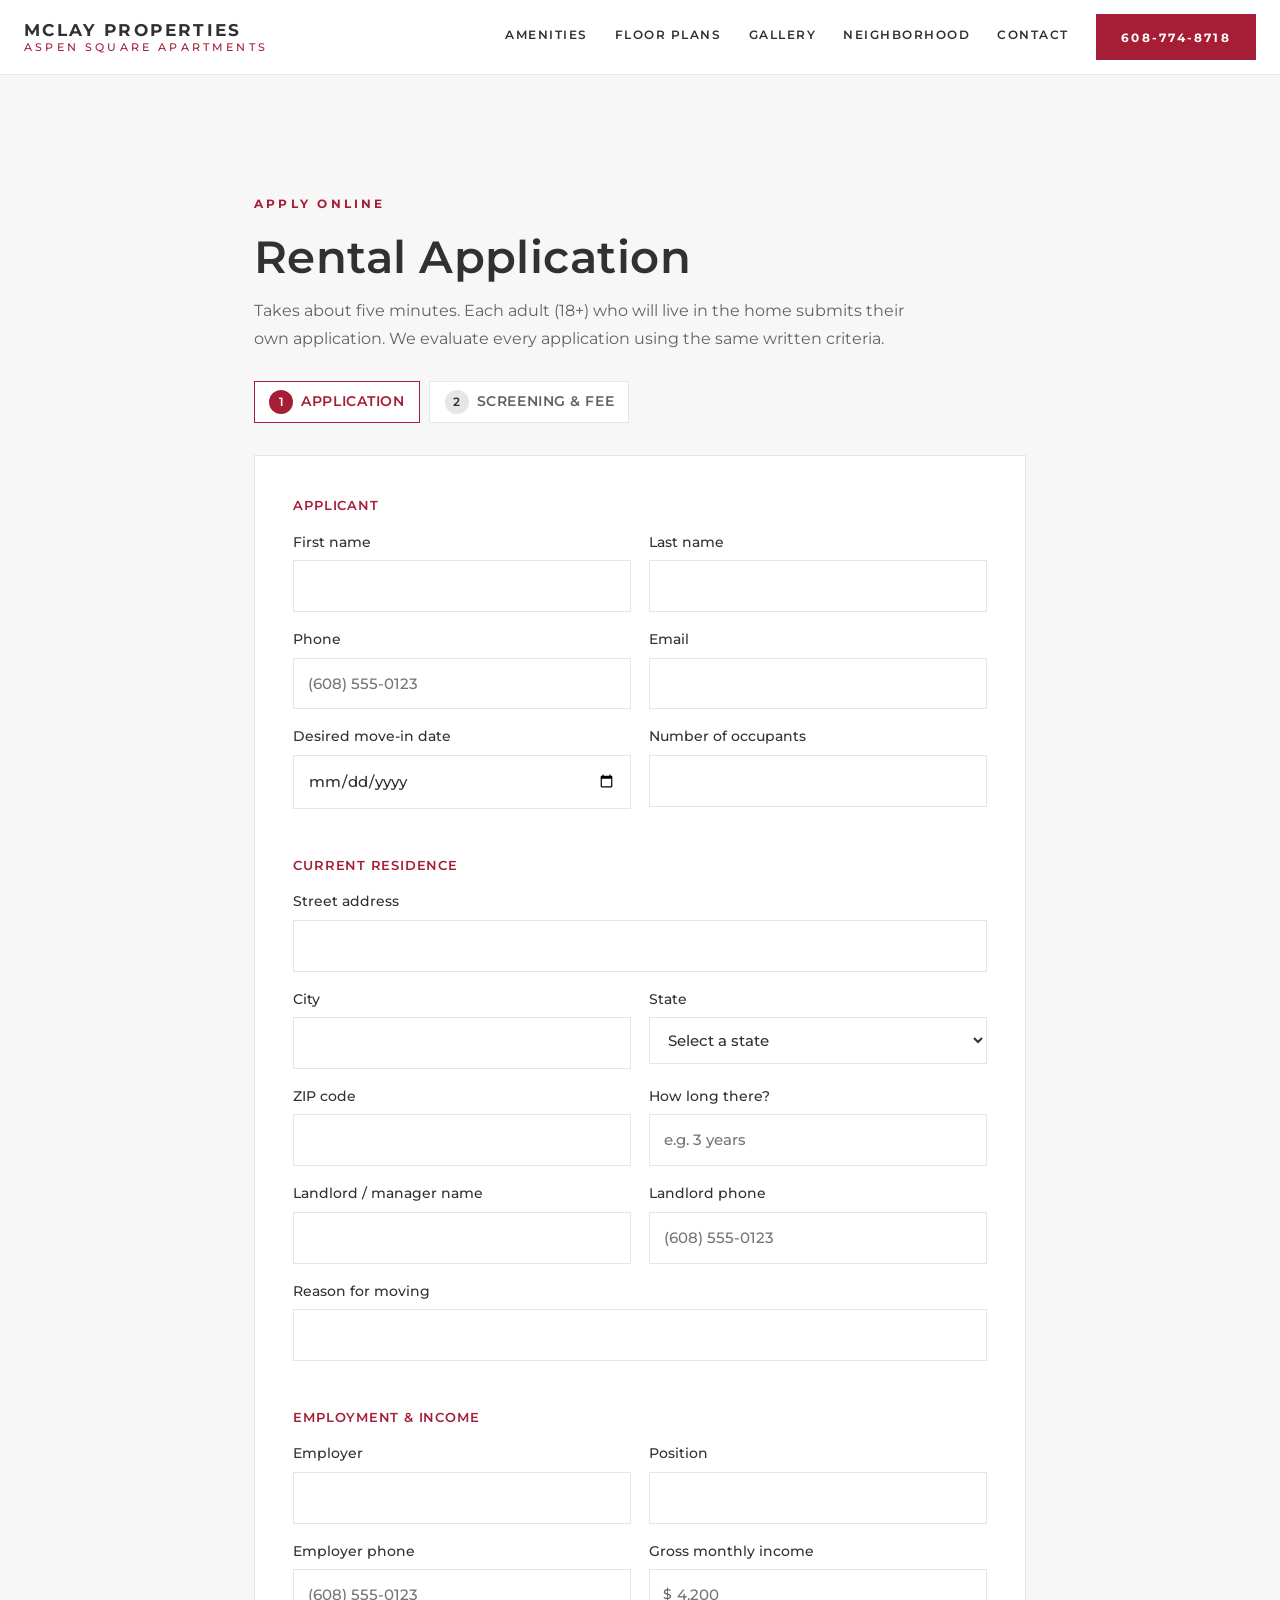
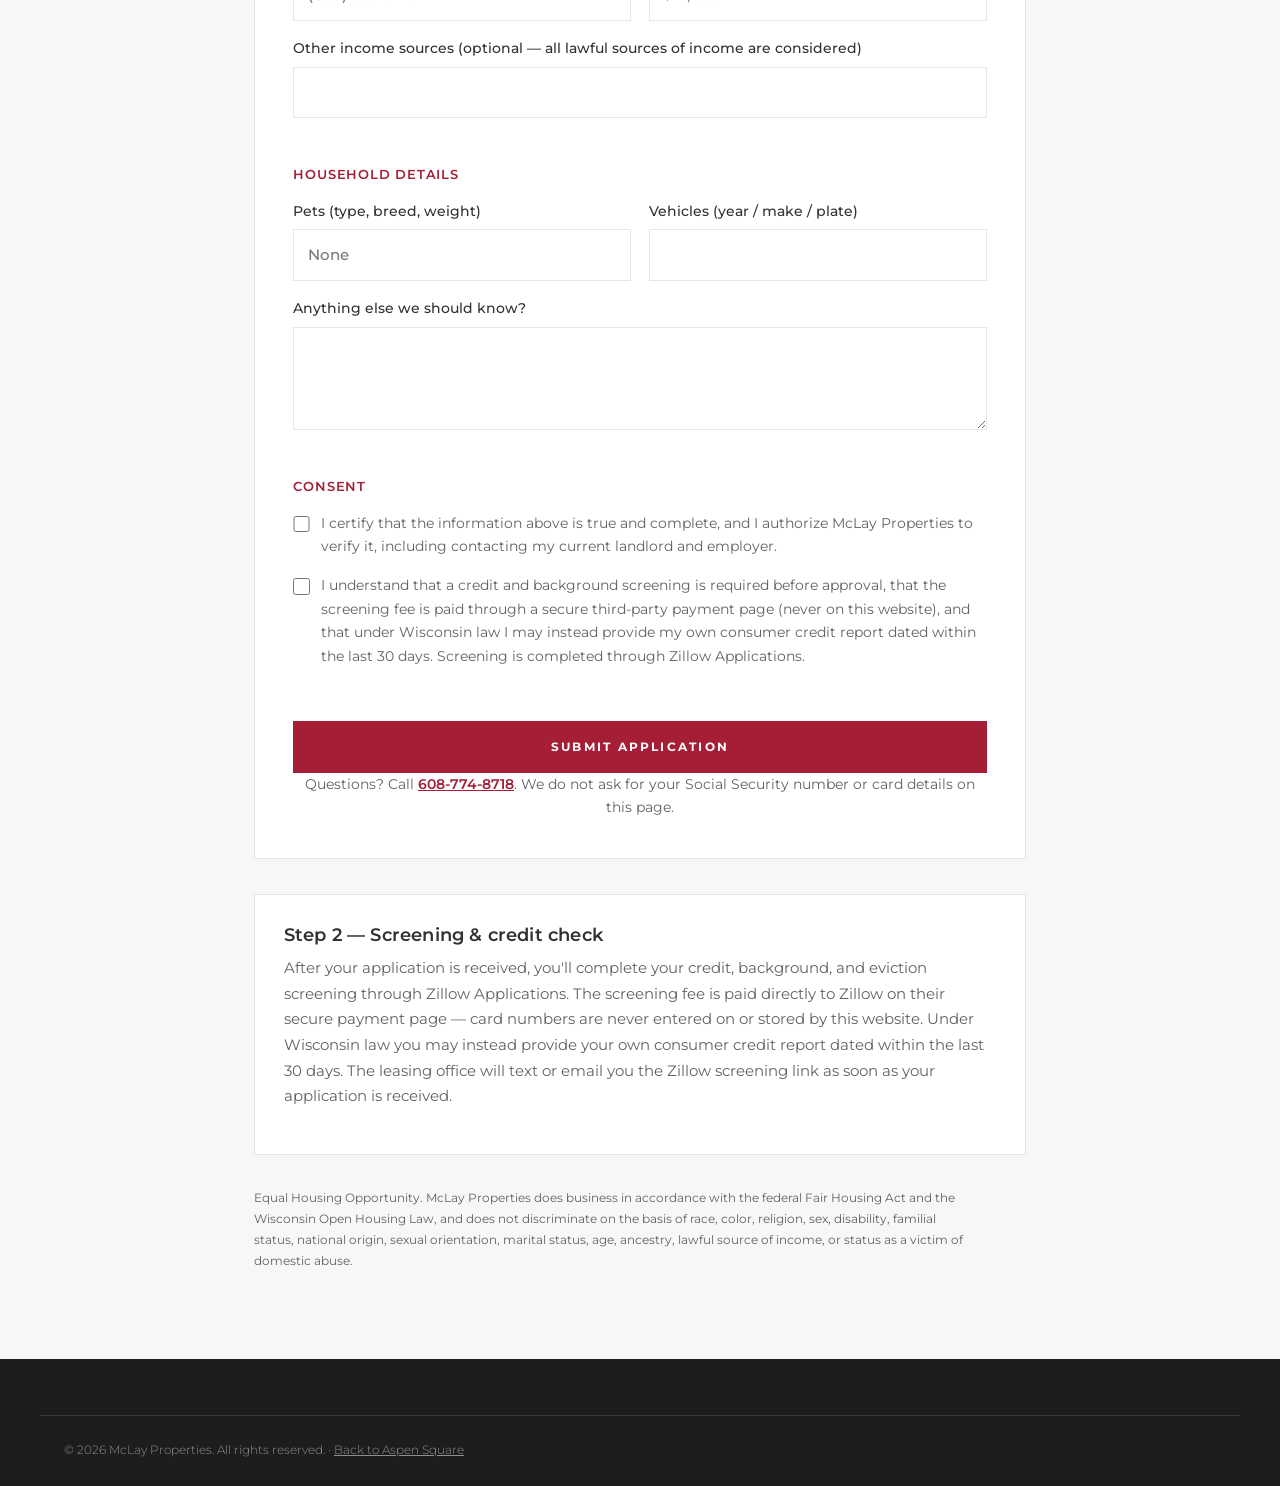
==== commit d476f639: "Application form: live phone formatting (xxx) xxx-xxxx and thousands separators on income Co-Authore" ====
--- a/apply.html
+++ b/apply.html
@@ -187,6 +187,6 @@
     </div>
   </footer>
 
-  <script src="js/apply.js"></script>
+  <script src="js/apply.js?v=2"></script>
 </body>
 </html>
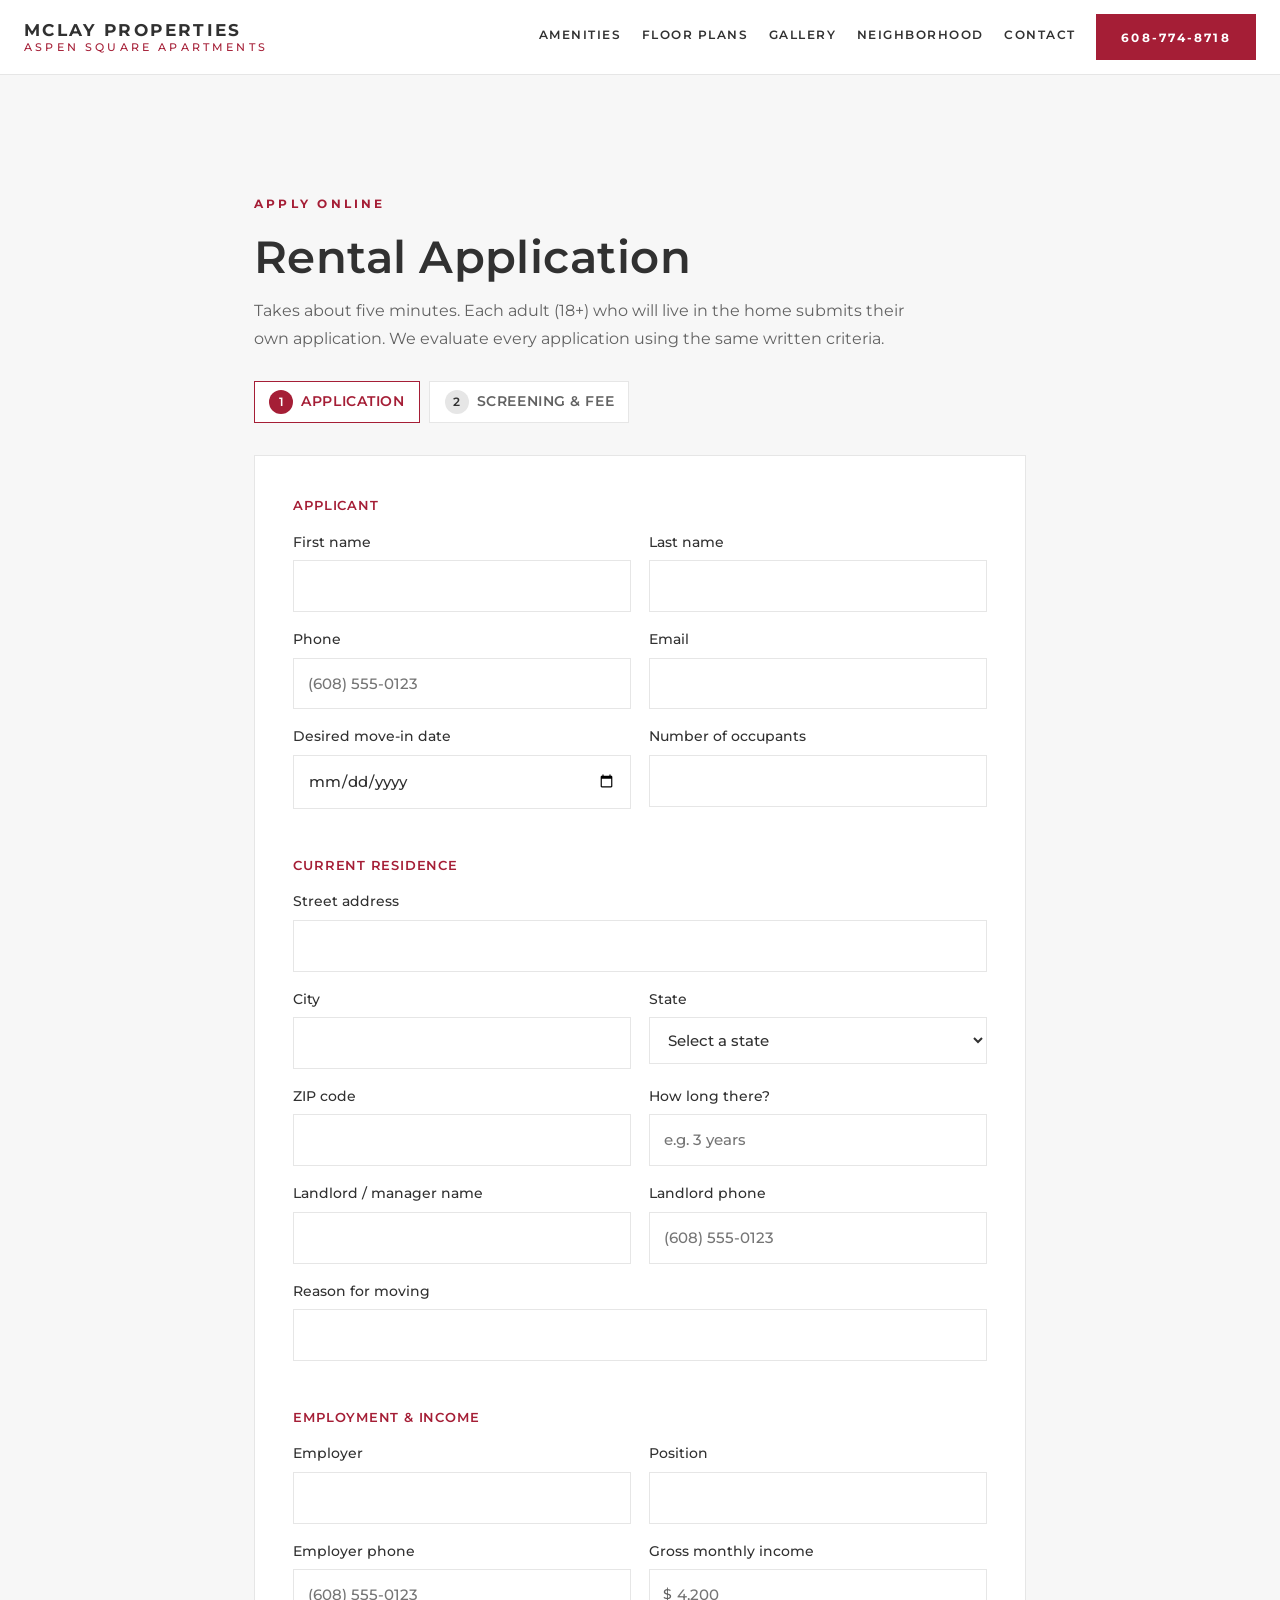
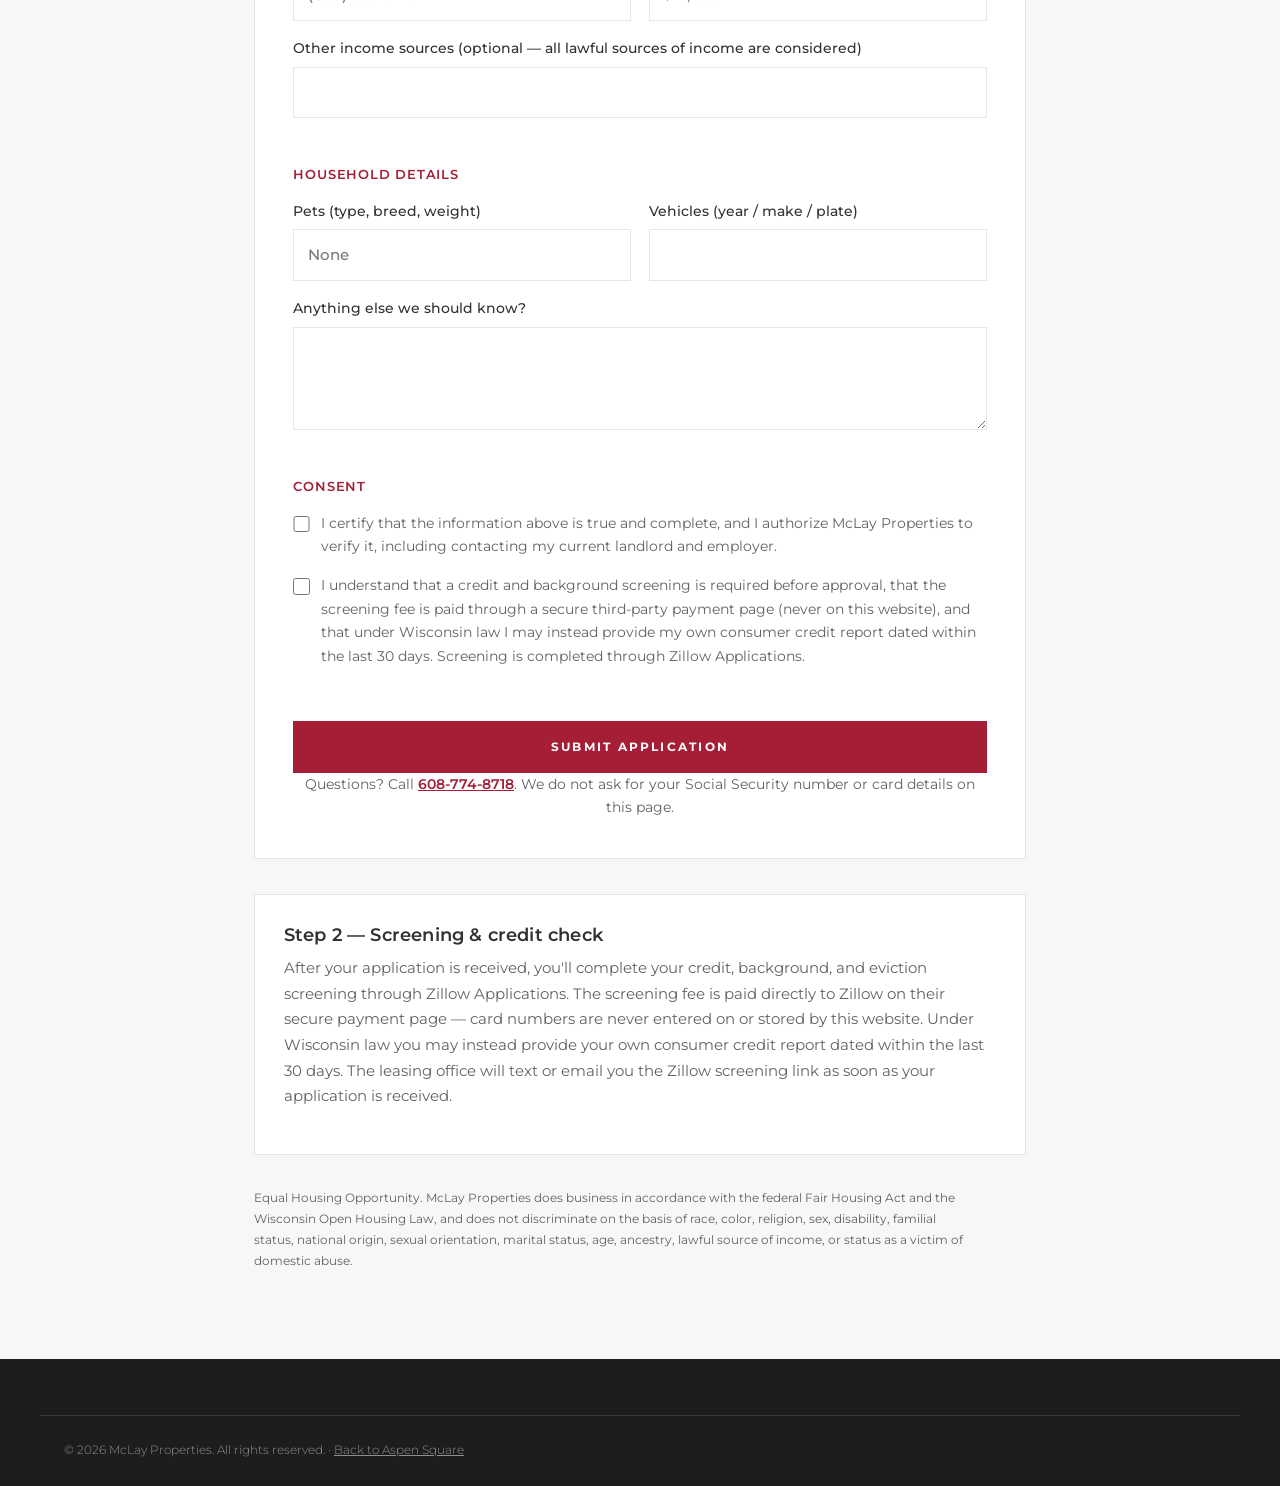
==== commit 7a55bbfb: "Header nav: keep tabs on one line at all desktop widths (no-wrap, fluid gap, hide redundant Schedule" ====
--- a/apply.html
+++ b/apply.html
@@ -9,7 +9,7 @@
   <link rel="preconnect" href="https://fonts.googleapis.com">
   <link rel="preconnect" href="https://fonts.gstatic.com" crossorigin>
   <link href="https://fonts.googleapis.com/css2?family=Montserrat:ital,wght@0,300;0,400;0,500;0,600;0,700;1,400&display=swap" rel="stylesheet">
-  <link rel="stylesheet" href="css/styles.css?v=3">
+  <link rel="stylesheet" href="css/styles.css?v=7">
   <link rel="icon" href="data:image/svg+xml,<svg xmlns='http://www.w3.org/2000/svg' viewBox='0 0 100 100'><rect width='100' height='100' fill='%23a51e36'/><text x='50' y='72' font-size='60' text-anchor='middle' fill='white' font-family='Georgia'>M</text></svg>">
 </head>
 <body class="page-apply">
--- a/css/styles.css
+++ b/css/styles.css
@@ -159,7 +159,8 @@
   color: var(--crimson);
 }
 
-.header__nav { display: flex; align-items: center; gap: 1.7rem; }
+.header__nav { display: flex; align-items: center; gap: clamp(0.9rem, 1.6vw, 1.7rem); flex-shrink: 0; }
+.header__nav a { white-space: nowrap; }
 .header__nav a:not(.btn) {
   font-size: 0.78rem;
   font-weight: 600;
@@ -976,3 +977,19 @@
 .app-form .money { position: relative; display: block; margin-top: 0.35rem; }
 .app-form .money__sign { position: absolute; left: 0.85rem; top: 50%; transform: translateY(-50%); color: var(--ink-soft); font-weight: 500; pointer-events: none; }
 .app-form .money input { margin-top: 0; padding-left: 1.7rem; }
+
+/* ---------- Header nav: keep tabs on one line (must stay at end of file) ---------- */
+@media (max-width: 1240px) {
+  .header__nav a:not(.btn) { font-size: 0.72rem; letter-spacing: 0.08em; }
+  .btn--nav { padding: 0.65rem 1.1rem; font-size: 0.72rem; }
+}
+@media (max-width: 1180px) {
+  /* Schedule button is redundant here (hero + promo bar carry it); drop it so the tabs stay on one line */
+  .header__nav .btn--nav { display: none; }
+  .header__nav { gap: 0.9rem; }
+  .header__brand-name { white-space: nowrap; }
+}
+@media (max-width: 1040px) {
+  .header__nav a:not(.btn) { font-size: 0.66rem; letter-spacing: 0.04em; }
+  .header__nav { gap: 0.65rem; }
+}
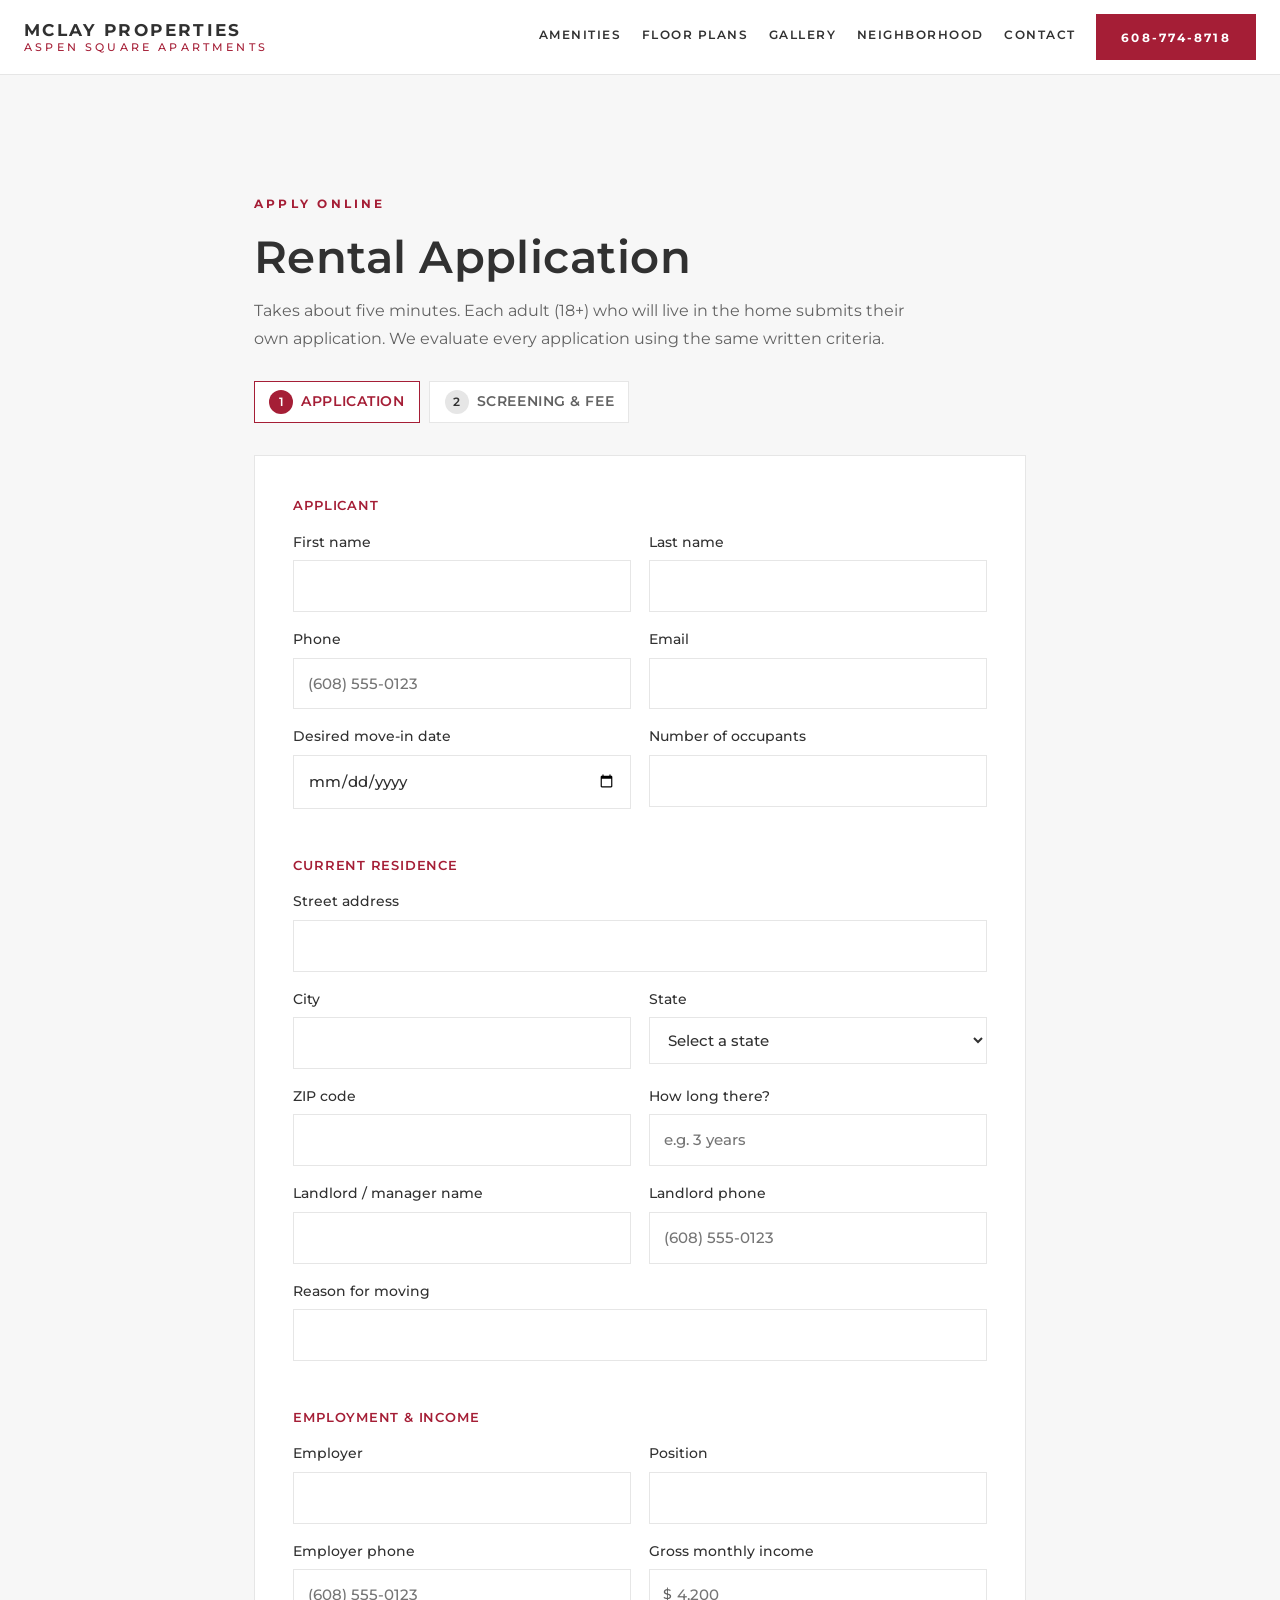
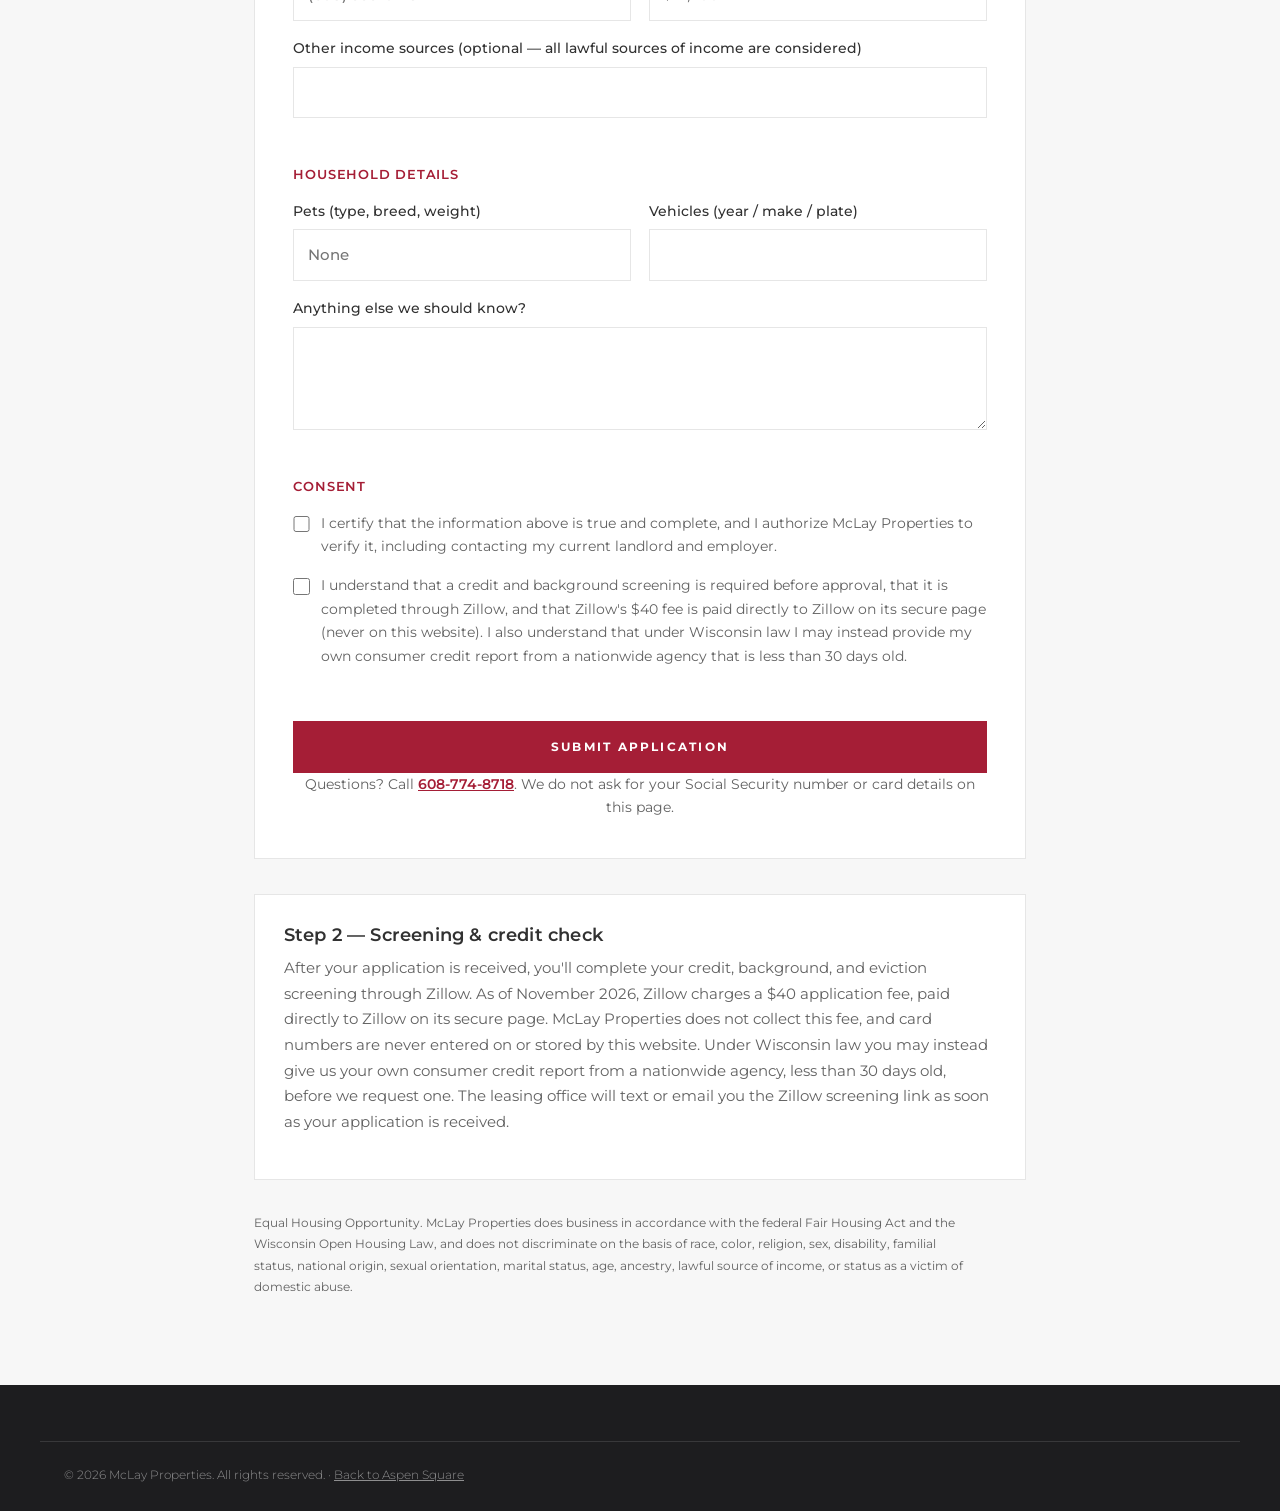
==== commit 5e57e6f6: "Gallery: 15 new property photos; application: Zillow $40 fee copy, keep form usable on send failure " ====
--- a/apply.html
+++ b/apply.html
@@ -9,7 +9,7 @@
   <link rel="preconnect" href="https://fonts.googleapis.com">
   <link rel="preconnect" href="https://fonts.gstatic.com" crossorigin>
   <link href="https://fonts.googleapis.com/css2?family=Montserrat:ital,wght@0,300;0,400;0,500;0,600;0,700;1,400&display=swap" rel="stylesheet">
-  <link rel="stylesheet" href="css/styles.css?v=7">
+  <link rel="stylesheet" href="css/styles.css?v=8">
   <link rel="icon" href="data:image/svg+xml,<svg xmlns='http://www.w3.org/2000/svg' viewBox='0 0 100 100'><rect width='100' height='100' fill='%23a51e36'/><text x='50' y='72' font-size='60' text-anchor='middle' fill='white' font-family='Georgia'>M</text></svg>">
 </head>
 <body class="page-apply">
@@ -163,7 +163,7 @@
           </label>
           <label class="check">
             <input type="checkbox" name="consent_screening" required>
-            <span>I understand that a credit and background screening is required before approval, that the screening fee is paid through a secure third-party payment page (never on this website), and that under Wisconsin law I may instead provide my own consumer credit report dated within the last 30 days. Screening is completed through Zillow Applications.</span>
+            <span>I understand that a credit and background screening is required before approval, that it is completed through Zillow, and that Zillow's $40 fee is paid directly to Zillow on its secure page (never on this website). I also understand that under Wisconsin law I may instead provide my own consumer credit report from a nationwide agency that is less than 30 days old.</span>
           </label>
         </fieldset>
 
@@ -173,8 +173,8 @@
 
       <section class="app__next" id="screening" aria-labelledby="screeningTitle">
         <h2 id="screeningTitle">Step 2 — Screening &amp; credit check</h2>
-        <p id="screeningCopy">After your application is received, you'll complete your credit, background, and eviction screening through <strong>Zillow Applications</strong>. The screening fee is paid directly to Zillow on their secure payment page — card numbers are never entered on or stored by this website. Under Wisconsin law you may instead provide your own consumer credit report dated within the last 30 days.</p>
-        <a id="screeningBtn" class="btn btn--outline" href="#" hidden>Continue to Zillow Screening</a>
+        <p id="screeningCopy">After your application is received, you'll complete your credit, background, and eviction screening through <strong>Zillow</strong>. As of November 2026, Zillow charges a <strong>$40</strong> application fee, paid directly to Zillow on its secure page. McLay Properties does not collect this fee, and card numbers are never entered on or stored by this website. Under Wisconsin law you may instead give us your own consumer credit report from a nationwide agency, less than 30 days old, before we request one.</p>
+        <a id="screeningBtn" class="btn btn--outline" href="#" hidden>Continue to Zillow Screening ($40)</a>
       </section>
 
       <p class="app__eho">Equal Housing Opportunity. McLay Properties does business in accordance with the federal Fair Housing Act and the Wisconsin Open Housing Law, and does not discriminate on the basis of race, color, religion, sex, disability, familial status, national origin, sexual orientation, marital status, age, ancestry, lawful source of income, or status as a victim of domestic abuse.</p>
@@ -187,6 +187,6 @@
     </div>
   </footer>
 
-  <script src="js/apply.js?v=2"></script>
+  <script src="js/apply.js?v=3"></script>
 </body>
 </html>
--- a/css/styles.css
+++ b/css/styles.css
@@ -607,11 +607,10 @@
 .gallery__item:hover .gallery__img { transform: scale(1.05); }
 .gallery__item figcaption { transition: transform 0.5s var(--ease); }
 .gallery__item:hover figcaption { transform: translateY(-4px); }
-.gallery__img--1 { background-image: url("../img/exterior.jpg"); }
-.gallery__img--2 { background-image: url("../img/living.jpg"); }
-.gallery__img--3 { background-image: url("../img/laundry.jpg"); }
-.gallery__img--4 { background-image: url("../img/garages.jpg"); }
-.gallery__img--5 { background-image: url("../img/site-map.jpg"); }
+.gallery__img { display: block; width: 100%; object-fit: cover; object-position: center; }
+.gallery__item--full { grid-column: span 6; }
+.gallery__item--full .gallery__img { aspect-ratio: auto; object-fit: contain; background: var(--white); max-height: 80vh; }
+.gallery__note { margin-top: 1.2rem; text-align: center; font-size: 0.85rem; color: var(--ink-soft); }
 .gallery__item figcaption {
   position: absolute;
   inset: auto 0 0 0;
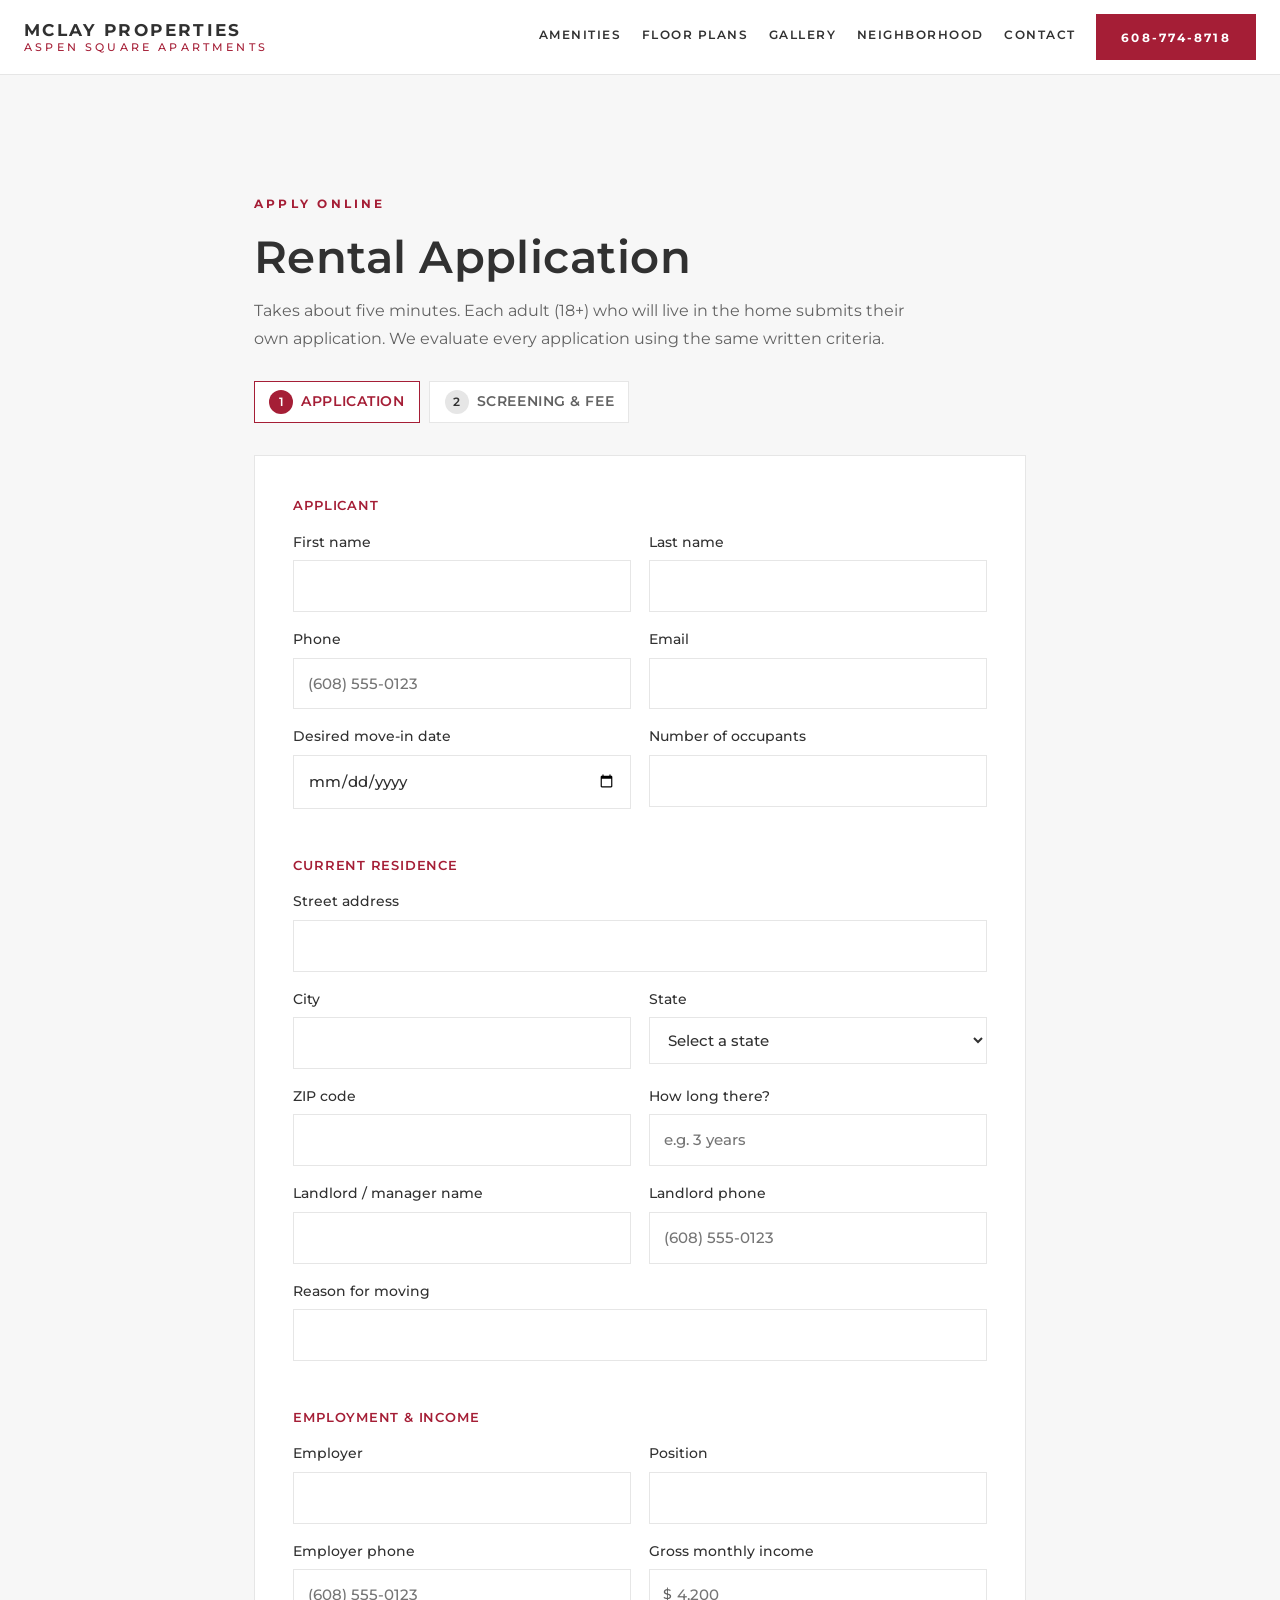
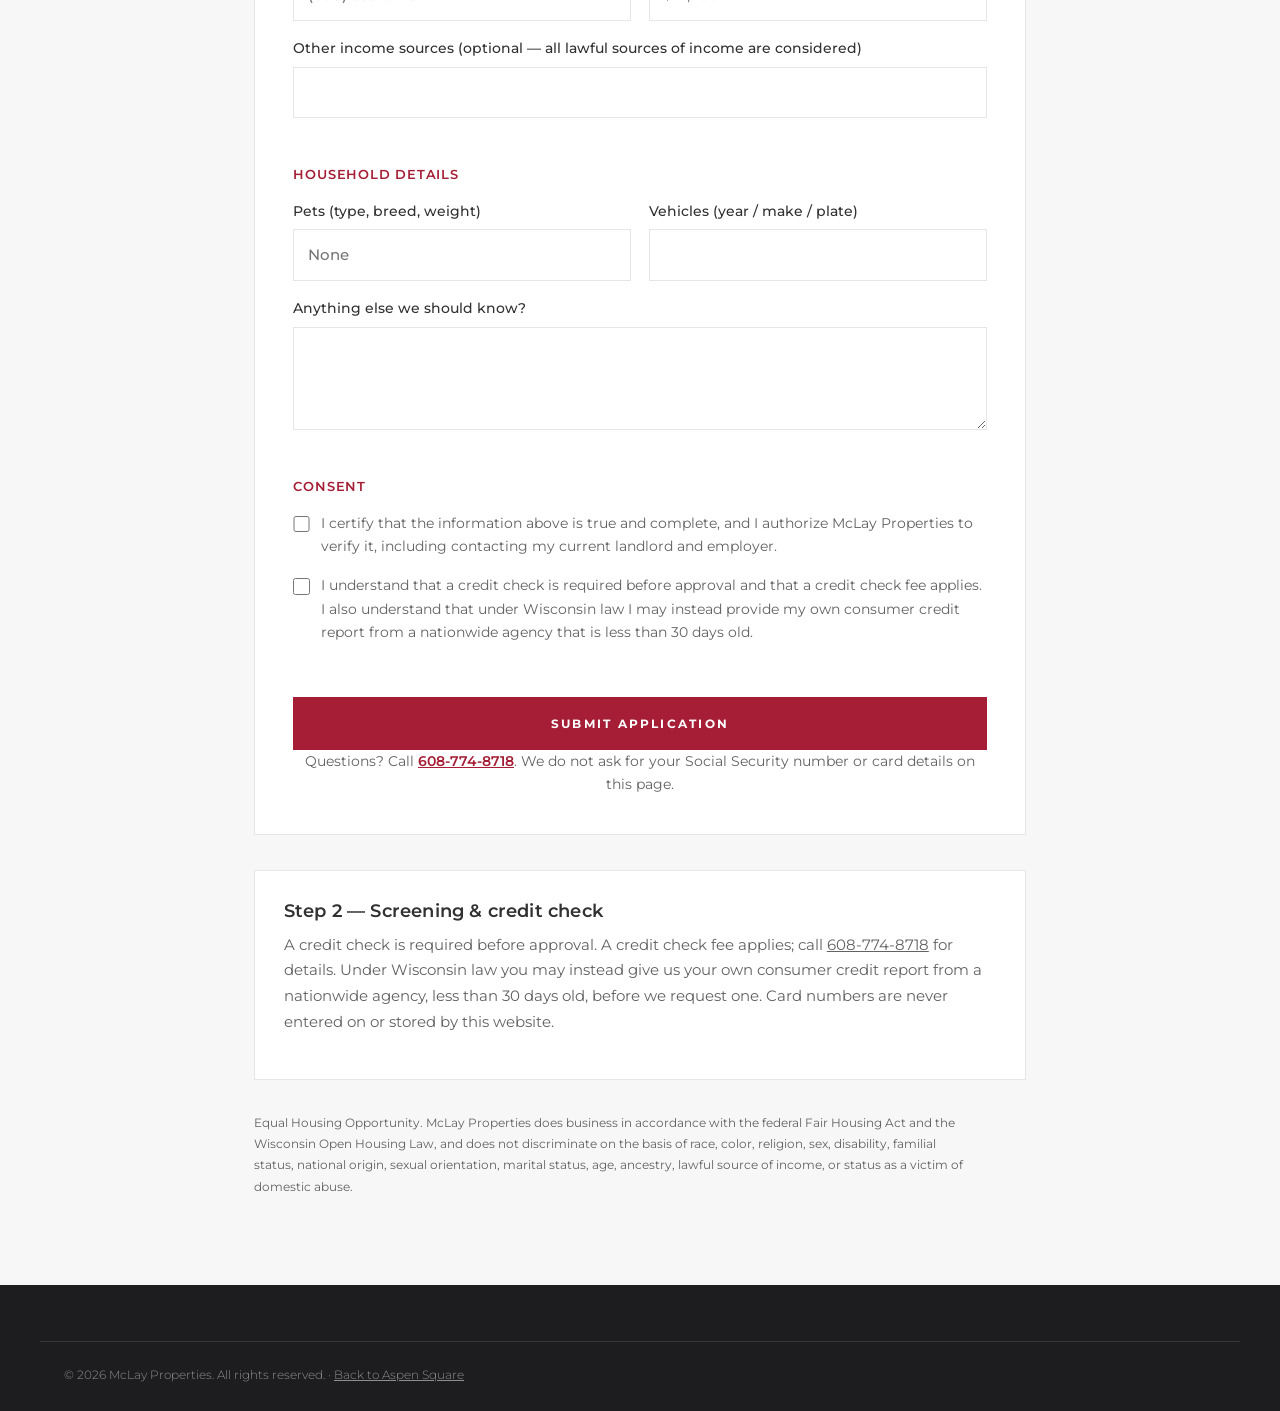
==== commit 466946cc: "Application: replace Zillow fee copy with neutral credit check fee wording Co-Authored-By: Claude Op" ====
--- a/apply.html
+++ b/apply.html
@@ -4,7 +4,7 @@
   <meta charset="UTF-8">
   <meta name="viewport" content="width=device-width, initial-scale=1.0">
   <title>Apply Online — Aspen Square Apartments | McLay Properties</title>
-  <meta name="description" content="Apply online for a two-bedroom apartment home at Aspen Square in Janesville, WI. Submit your application in minutes, then complete secure screening.">
+  <meta name="description" content="Apply online for a two-bedroom apartment home at Aspen Square in Janesville, WI.">
   <meta name="robots" content="noindex">
   <link rel="preconnect" href="https://fonts.googleapis.com">
   <link rel="preconnect" href="https://fonts.gstatic.com" crossorigin>
@@ -163,7 +163,7 @@
           </label>
           <label class="check">
             <input type="checkbox" name="consent_screening" required>
-            <span>I understand that a credit and background screening is required before approval, that it is completed through Zillow, and that Zillow's $40 fee is paid directly to Zillow on its secure page (never on this website). I also understand that under Wisconsin law I may instead provide my own consumer credit report from a nationwide agency that is less than 30 days old.</span>
+            <span>I understand that a credit check is required before approval and that a credit check fee applies. I also understand that under Wisconsin law I may instead provide my own consumer credit report from a nationwide agency that is less than 30 days old.</span>
           </label>
         </fieldset>
 
@@ -173,8 +173,8 @@
 
       <section class="app__next" id="screening" aria-labelledby="screeningTitle">
         <h2 id="screeningTitle">Step 2 — Screening &amp; credit check</h2>
-        <p id="screeningCopy">After your application is received, you'll complete your credit, background, and eviction screening through <strong>Zillow</strong>. As of November 2026, Zillow charges a <strong>$40</strong> application fee, paid directly to Zillow on its secure page. McLay Properties does not collect this fee, and card numbers are never entered on or stored by this website. Under Wisconsin law you may instead give us your own consumer credit report from a nationwide agency, less than 30 days old, before we request one.</p>
-        <a id="screeningBtn" class="btn btn--outline" href="#" hidden>Continue to Zillow Screening ($40)</a>
+        <p id="screeningCopy">A credit check is required before approval. A credit check fee applies; call <a href="tel:16087748718">608-774-8718</a> for details. Under Wisconsin law you may instead give us your own consumer credit report from a nationwide agency, less than 30 days old, before we request one. Card numbers are never entered on or stored by this website.</p>
+        <a id="screeningBtn" class="btn btn--outline" href="#" hidden>Pay Credit Check Fee</a>
       </section>
 
       <p class="app__eho">Equal Housing Opportunity. McLay Properties does business in accordance with the federal Fair Housing Act and the Wisconsin Open Housing Law, and does not discriminate on the basis of race, color, religion, sex, disability, familial status, national origin, sexual orientation, marital status, age, ancestry, lawful source of income, or status as a victim of domestic abuse.</p>
@@ -187,6 +187,6 @@
     </div>
   </footer>
 
-  <script src="js/apply.js?v=3"></script>
+  <script src="js/apply.js?v=4"></script>
 </body>
 </html>
